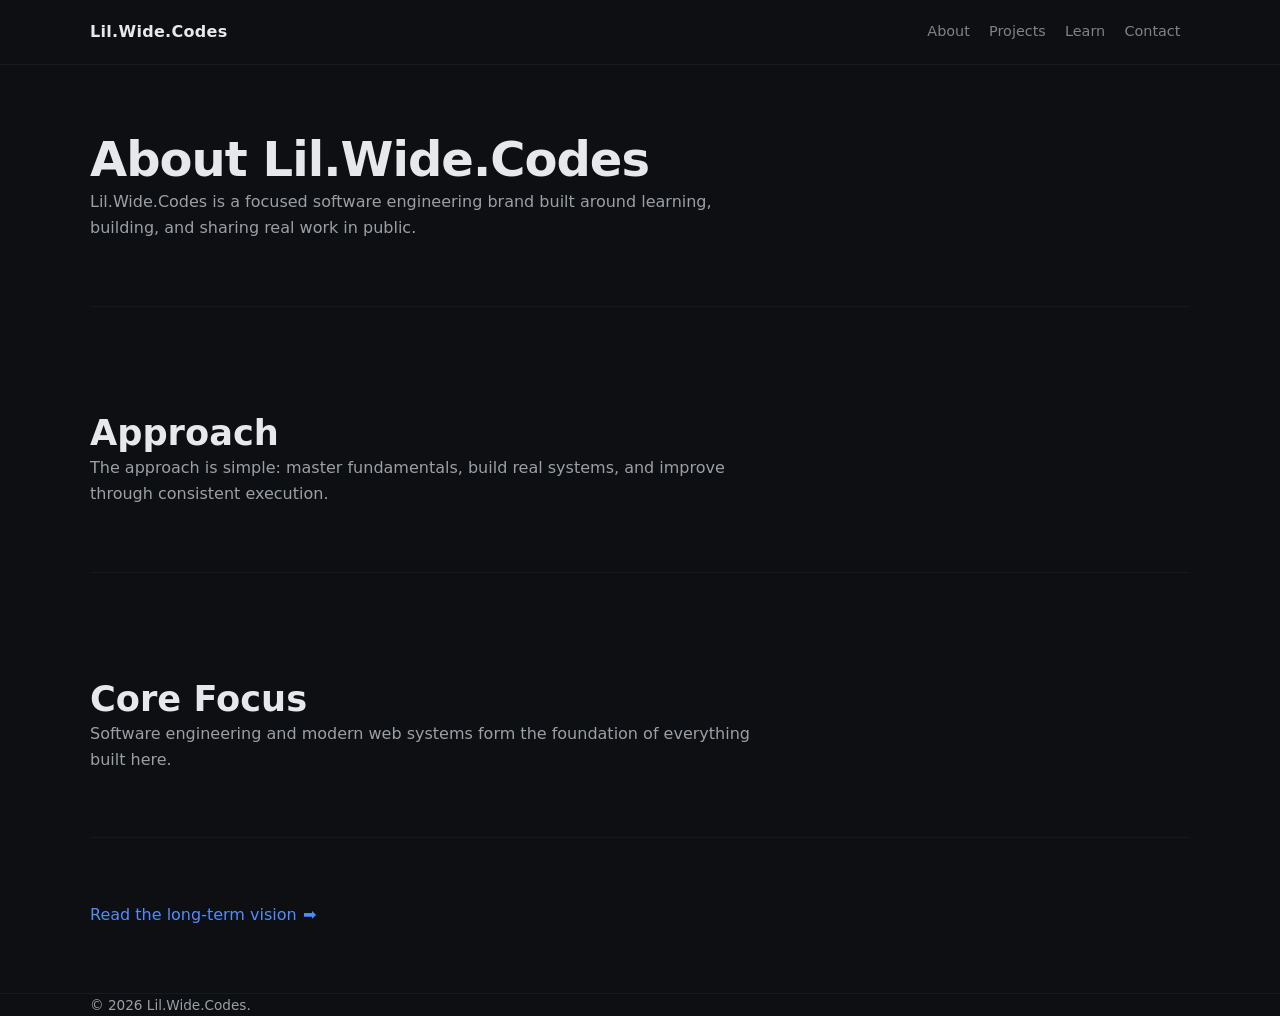
==== pages/about.html @ cfd35386 "initial commit: Lil.Wide.Codes V1 foundation with structured architecture" ====
<!DOCTYPE html>
<html lang="en">
<head>
    <meta charset="UTF-8">
    <meta name="viewport" content="width=device-width, initial-scale=1.0">
    <title>About - LIL.WIDE.CODES</title>
    <meta name="description" content="About Lil.Wide.Codes - software engineering and building in public."/>

    <link rel="stylesheet" href="../assets/css/base.css"/>
    <link rel="stylesheet" href="../assets/css/layout.css"/>
    <link rel="stylesheet" href="../assets/css/components.css"/>
    <link rel="stylesheet" href="../assets/css/theme.css"/>
</head>

<body>
    <!--header-->
    <header class="site-header">
        <nav class="nav container">
            <div class="brand">
                <a href="../index.html">Lil.Wide.Codes</a>
            </div>
            <button class="menu-toggle" aria-label="toggle menu">🟰</button>
            <ul class="nav-links">
                <li><a href="about.html">About</a></li>
                <li><a href="projects.html">Projects</a> </li>
                <li><a href="learn.html">Learn</a></li>
                <li><a href="contact.html">Contact</a></li>
            </ul>
        </nav>
    </header>

    <!--Main-->
    <main>
        <section class="container">
            <h1>About Lil.Wide.Codes</h1>
            <p>
                Lil.Wide.Codes is a focused software engineering brand built around learning, building, and sharing real work in public.
            </p>
        </section>

        <section class="container">
            <h2>Approach</h2>
            <p>
                The approach is simple: master fundamentals, build real systems, and improve through consistent execution.
            </p>
        </section>

        <section class="container">
            <h2>Core Focus</h2>
            <p>
                Software engineering and modern web systems form the foundation of everything built here.
            </p>
        </section>

        <section class="container">
            <a href="vision.html" class="text-link">Read the long-term vision</a>
        </section>

    </main>

    <!--Footer-->
    <footer class="site-footer">
        <div class="container">
            <p>&copy; 2026 Lil.Wide.Codes.</p>
        </div>
    </footer>

    <script src="../assets/js/navigation.js"></script>
</body>
</html>
---- assets/css/base.css ----
/* BASE CSS - Lil.Wide.Codes V1 | Purpose: Reset, variables, typography */

/* CSS VARIABLES */
:root {
    /*Colors*/
    --color-bg: #0d0f12;
    --color-surface: #151821;
    --color-text-primary: #e6e8eb;
    --color-text-secondary: #9aa0a6;
    --color-accent: #4f8cff;

    /* Typography */
    --font-primary: system-ui, -apple-system, BlinkMacSystemFont, "Segoe UI",
    Roboto, Oxygen, Ubuntu, Cantarell, "Open Sans", "Helvetica Neue", sans-serif;

    --font-main: system-ui, -apple-system, BlinkMacSystemFont, "Segoe UI", sans-serif;

    /* Layout */
    --max-width: 1100px;

    --text-xs: 0.8rem;
    --text-sm: 0.95rem;
    --text-md: 1rem;
    --text-lg: 1.25rem;
    --text-xl: 1.75rem;
    --text-xxl: 2.4rem;
}

/* RESET */
*,
*::before,
*::after {
    box-sizing: border-box;
    margin: 0;
    padding: 0;
}

html {
    scroll-behavior:smooth;
}

body {
    font-family: var(--font-main);
    background-color: var(--color-bg);
    color: var(--color-text-primary);
    line-height: 1.65;
    -webkit-font-smoothing: antialiased;
    font-size: var(--text-md);
}

/* TYPOGRAPHY */
h1,
h2,
h3,
h4 {
    font-weight: 600;
    line-height: 1.25;
}

h1 {
    font-size: clamp(2.2rem, 4vw, 3rem);
    letter-spacing: -0.02em;
}

h2 {
    font-size: clamp(1.6rem, 3vw, 2.2rem);
    margin-top: 2.5rem;
}

h3 {
    font-size: var(--text-lg);
}

p {
    color:var(--color-text-secondary);
    max-width: 65ch;
}

/* LINKS */
a {
    color: var(--color-text-primary);
    text-decoration:none;
}

a:hover {
    color:var(--color-accent);
}

/* UTILITIES */
.container {
    width: 100%;
    max-width: var(--max-width);
    margin-inline: auto;
    padding-inline: var(--space-sm);
}

.muted-text {
    color: var(--color-text-secondary);
}

.text-link {
    font-weight: 500;
    color: var(--color-accent);
}
---- assets/css/layout.css ----
/* LAYOUT CSS- Lil.Wide.Codes V1 | Purpose: Structure & Spacing */

/* GLOBAL LAYOUT */
section {
    padding-block: var (--space-lg);
}

.site-header {
    position: sticky;
    top: 0;
    z-index: 100;
    background: rgba(10, 10, 10, 0.9);
    backdrop-filter: blur(8px);
    padding-block: var(--space-sm);
    border-bottom: 1px solid rgba(255, 255, 255, 0.05);
}

.site-footer {
    padding-block: var(--space-md);
    margin-top: var(--space-lg);
    border-top: 1px solid rgba(255, 255, 255, 0.05);
}

/* NAVIGATION */
.nav {
    display: flex;
    justify-content:space-between;
    align-items: center;
    min-height: 64px;
}

.nav-links {
    display: flex;
    gap: var(--space-md);
    list-style: none;
    align-items: center;
}

/* HERO */
.hero {
    padding-top: var(--space-xl);
    padding-bottom: var(--space-xl);
}

.hero h1 {
    max-width: 20ch;
}

.hero-subtext {
    margin-top: var(--space-sm);
}

section {
    padding: 4rem 0;
}

.container {
    width: min(1100px, 92%);
    margin-inline: auto;
}

section + section {
    border-top: 1px solid rgba(255, 255, 255, 0.04);
}

/* CORE FOCUS */
.focus-grid {
    display: grid;
    grid-template-columns: repeat(auto-fit,minmax(260px, 1fr));
    gap: var(--space-md);
    margin-top: var(--space-md);
}

/* FEATURED PROJECTS */
.featured-projects {
    padding-top: var(--space-lg);
}

/* BUILD IN PUBLIC */
.build-public p {
    margin-top: var(--space-sm);
}

.social-links {
    display: flex;
    gap: var(--space-sm);
    margin-top: var(--space-sm);
}

/* VISION */
.vision-teaser p {
    margin-top: var(--space-sm);
}

.vision-teaser a {
    display: inline-block;
    margin-top: var(--space-sm);
}

/* Menu Toggle */
.menu-toggle {
    display: none;
    font-size: 1.4rem;
    background: none;
    border: none;
    color: var(--color-text-primary);
    cursor: pointer;
}

/* Responsive Nav */
@media (max-width: 768px) {
    .menu-toggle {
        display: block;
    }

    .nav-links {
        position: absolute;
        top: 64px;
        right: 0;
        background-color: var(--color-bg);
        flex-direction: column;
        gap: var(--space-sm);
        padding: var(--space-md);
        display: none;
    }

    .nav-links.open {
        display: flex;
    }
}
---- assets/css/components.css ----
/* COMPONENTS CSS - Lil.Wide.Codes V1 | Purpose: Reusable UI components */

/* BUTTONS */
.btn {
    display: inline-flex;
    align-items: center;
    gap: 0.4rem;
    padding: 0.6rem;
    font-size: 0.9rem;
    font-weight: 500;
    border-radius: 6px;
    border: 1px solid transparent;
    cursor: pointer;
    transition: background-color 0.2s ease, transform 0.15s ease;
}

.btn-primary {
    background-color: var(--color-accent);
    color: #fff;
}

.btn-primary:hover {
    background-color: #3f78d6;
    transform: translateY(-1px);
}

.btn-secondary {
    background-color: var(--color-surface);
    color: var(--color-text-primary);
    border: 1px solid rgba(255, 255, 255, 0.06);
}

.btn-secondary:hover {
    background-color: rgba(255, 255, 255, 0.08);
}

/* CARDS */
.card {
    background-color: var(--color-surface);
    padding: var(--space-md);
    border-radius: 8px;
    border: 1px solid rgba(255, 255, 255, 0.05);
    transition: transform 0.2s ease;
}

.card:hover {
    transform: translateY(-2px);
}

/* PROJECT CARD */
.project-card h3 {
    margin-bottom: var(--space-xs);
}

.project-card p {
    font-size: 0.9rem;
}

.project-grid {
    display: grid;
    grid-template-columns: repeat(auto-fit, minmax(280px, 1fr));
    gap: 2rem;
}

.project-card {
    padding: 1.75rem;
    border-radius: 14px;
    background: rgba(255, 255, 255, 0.03);
    border: 1px solid rgba(255, 255, 255, 0.08);
    transition: transform 0.25s ease, border-color 0.25s ease;
}

.project-card:hover {
    transform: translateY(-4px);
    border-color: rgba(255, 255, 255, 0.018);
}

.project-card h3 {
    margin-bottom: 0.75rem;
}

.project-card p {
    margin-bottom: 1rem;
}

.tech-stack {
    display: flex;
    gap: 0.95rem;
    flex-wrap: wrap;
    margin-bottom: 1rem;
}

.tech-stack li {
    font-size: 0.85rem;
    padding: 0.35rem 0.7rem;
    border-radius: 999px;
    background: rgba(255, 255, 255, 0.08);
}

.status {
    font-size: 0.85rem;
    opacity: 0.7;
}

/* NAV ACTIVE STATE */
.nav-links a.active {
    color: var(--color-text-primary);
    font-weight: 500;
}

.nav-links a {
    position: relative;
    font-weight: 500;
    opacity: 0.8;
    transition: opacity 0.2s;
}

.nav-links a:hover,
.nav-links a.active {
    opacity: 1;
}

/* underline effects */

.nav-links a::after {
    content: "";
    position: absolute;
    left: 0;
    bottom: -6px;
    width: 0%;
    height: 2px;
    background: currentColor;
    transition: width 0.25s ease;
}

.nav-links a:hover::after,
.nav-links a.active::after {
    width: 100%;
}

/* mobile menu */

.menu-toggle {
    display: none;
    font-size: 1.6rem;
    background: none;
    border: none;
    color: inherit;
    cursor: pointer;
}

/* mobile layout */
@media (max-width: 768px) {
    .menu-toggle {
        display: block;
    }

    .nav-links {
        position: absolute;
        top: 64px;
        right: 0;
        width: 100%;
        background: #0a0a0a;
        flex-direction: column;
        gap: 0;
        display: none;
        border-top: 1px solid rgba(255, 255, 255, 0.05);
    }

    .nav-links li {
        width: 100%;
    }

    .nav-links a {
        display: block;
        padding: 1rem 1.5rem;
        width: 100%;
    }

    .nav-links .show {
        display: flex;
    }
}

.case-grid {
    display: grid;
    gap: 2rem;
}

.case-card {
    padding: 1.75rem;
    border-radius: 14px;
    background: rgba(255, 255, 255, 0.03);
    border: 1px solid rgba(255, 255, 255, 0.08);
}

.case-header {
    display: flex;
    justify-content: space-between;
    align-items: center;
    margin-bottom: 1rem;
}

.case-status {
    font-size: 0.8rem;
    opacity: 0.7;
}

.case-summary {
    margin-bottom: 1rem;
}

details summary {
    cursor: pointer;
    font-weight: 500;
    opacity: 0.85;
}

details[open] summary {
    margin-bottom: 1rem;
}

.case-body h4 {
    margin-top: 1rem;
    margin-bottom: 0.5rem;
}

.case-body ul {
    margin-left: 1.25rem;
}

/* refinement */
.card,
.project-card,
.case-card {
    box-shadow: 0 10px 30px rgba(255, 255, 255, 0.035);
}

a {
    transition: color 0.2s ease;
}

a:hover {
    color: #ffffff;
}

.muted {
    opacity: 0.7;
}

.hero {
    min-height: 70vh;
    display: flex;
    flex-direction: column;
    justify-content: center;
}

.hero h1 {
    max-width: 18ch;
}

.hero-subtext {
    font-size: 1.1rem;
    opacity: 0.75;
    margin-top: 1.25rem;
    max-width: 55ch;
}

.learn-grid {
    display: grid;
    grid-template-columns: repeat(auto-fit, minmax(260px, 1fr));
    gap: 2rem;
}

.learn-card {
    padding: 1.75rem;
    border-radius: 14px;
    background: rgba(255, 255, 255, 0.03);
    border: 1px solid rgba(255, 255, 255, 0.08);
}

.learn-card h3 {
    margin-bottom: 0.75rem;
}
---- assets/css/theme.css ----
/* THEME CSS - Lil.Wide.Codes V1 | Purpose: Dark & focused brand mood */

/* BACKGROUNDS */
body {
    background-color: var(--color-bg);
}

section {
    background-color: transparent;
}

.site-header,
.site-footer {
    background-color: var(--color-bg);
}

/* BRAND */
.brand a {
    font-weight: 600;
    letter-spacing: 0.3px;
}

/* Nav Bar Presence */
.site-header {
    background-color: var(--color-bg);
    position: sticky;
    top: 0;
    z-index: 100;
}

.nav {
    min-height: 64px;
}

.nav-links a {
    padding: 0.4rem 0.6rem;
    border-radius: 4px;
}

.nav-links a:hover {
    background-color: rgba(255, 255, 255, 0.06);
}

/* NAV LINKS */
.nav-links a {
    font-size: 0.9rem;
    color: var(--color-text-secondary);
}

.nav-links a:hover {
    color: var(--color-text-primary);
}

/* HERO */
.hero h1 {
    color: var(--color-text-primary);
}

.hero-subtext {
    color: var(--color-text-secondary);
}

/* CARDS / SURFACES */

.focus-card {
    background-color: var(--color-surface);
    padding: var(--space-md);
    border-radius: 6px;
    border: 1px solid rgba(255, 255, 255, 0.04);   
}

/* LINKS */
.text-link {
    position: relative;
}

.text-link::after {
    content: "➡️";
    margin-left: 0.4rem;
    transition: transform 0.2s ease;
}

.text-link:hover::after {
    transform: translateX(4px);
}

/* SOCIAL LINKS */
.social-links a {
    padding: 0.4rem 0.6rem;
    border-radius: 4px;
    background-color: var(--color-surface);
    font-size: 0.85rem;
}

.social-links a:hover {
    background-color: rgba(255, 255, 255, 0.08);
}

/* FOOTER */
.site-footer p {
    font-size: 0.85rem;
    color: var(--color-text-secondary);
}
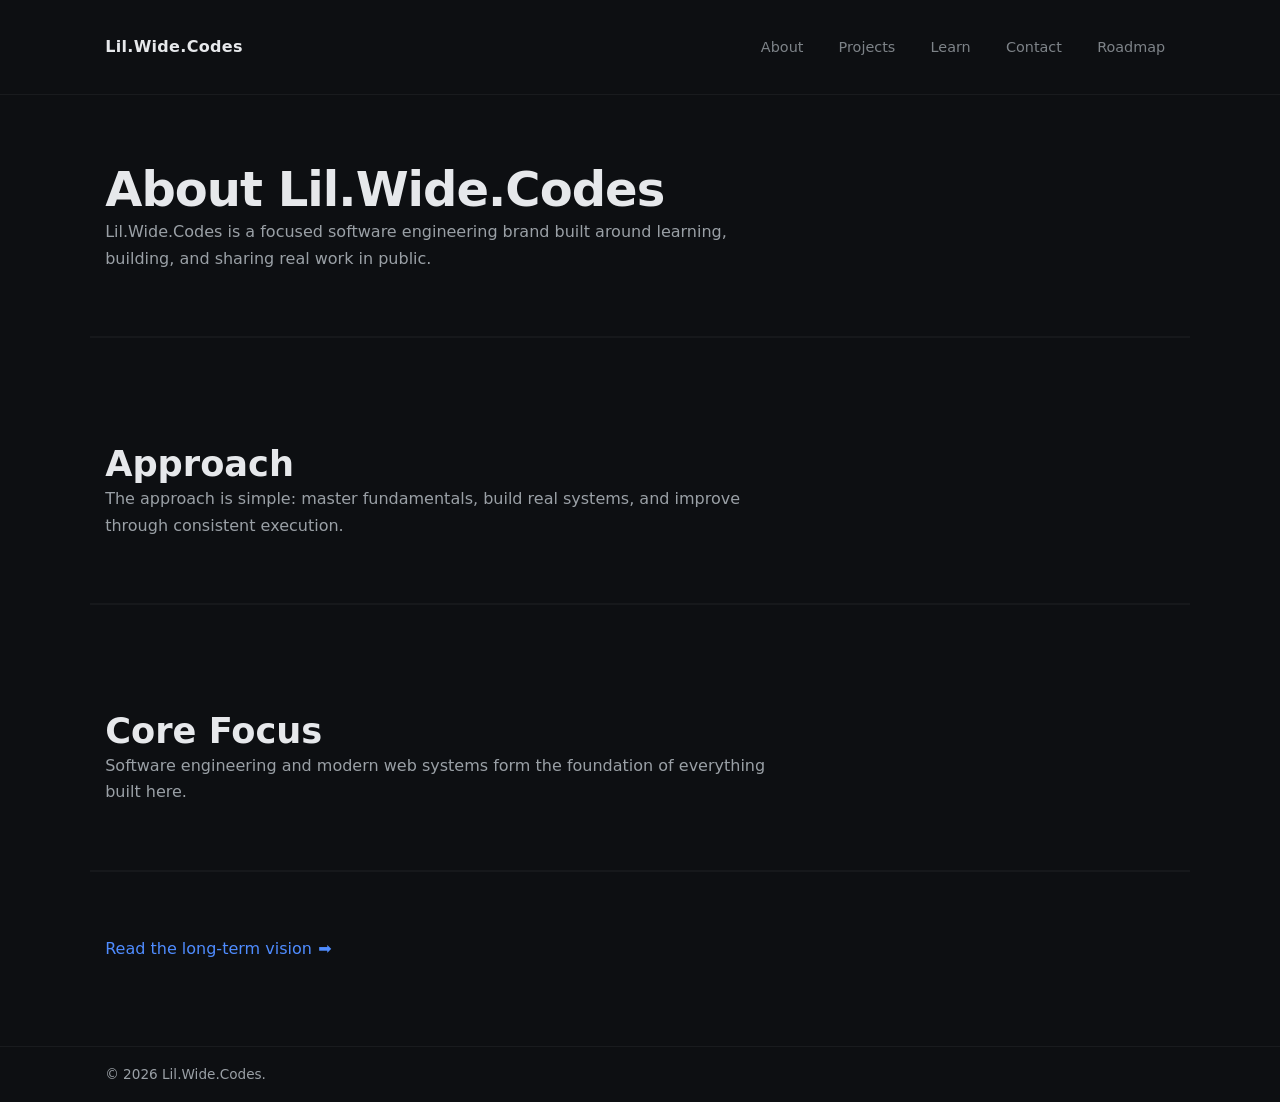
==== commit e66bab01: "structured data" ====
--- a/pages/about.html
+++ b/pages/about.html
@@ -1,70 +1,76 @@
-<!DOCTYPE html>
+<!doctype html>
 <html lang="en">
-<head>
-    <meta charset="UTF-8">
-    <meta name="viewport" content="width=device-width, initial-scale=1.0">
+  <head>
+    <meta charset="UTF-8" />
+    <meta name="viewport" content="width=device-width, initial-scale=1.0" />
     <title>About - LIL.WIDE.CODES</title>
-    <meta name="description" content="About Lil.Wide.Codes - software engineering and building in public."/>
+    <meta
+      name="description"
+      content="About Lil.Wide.Codes - software engineering and building in public."
+    />
 
-    <link rel="stylesheet" href="../assets/css/base.css"/>
-    <link rel="stylesheet" href="../assets/css/layout.css"/>
-    <link rel="stylesheet" href="../assets/css/components.css"/>
-    <link rel="stylesheet" href="../assets/css/theme.css"/>
-</head>
+    <link rel="stylesheet" href="../assets/css/base.css" />
+    <link rel="stylesheet" href="../assets/css/layout.css" />
+    <link rel="stylesheet" href="../assets/css/components.css" />
+    <link rel="stylesheet" href="../assets/css/theme.css" />
+  </head>
 
-<body>
+  <body>
     <!--header-->
     <header class="site-header">
-        <nav class="nav container">
-            <div class="brand">
-                <a href="../index.html">Lil.Wide.Codes</a>
-            </div>
-            <button class="menu-toggle" aria-label="toggle menu">🟰</button>
-            <ul class="nav-links">
-                <li><a href="about.html">About</a></li>
-                <li><a href="projects.html">Projects</a> </li>
-                <li><a href="learn.html">Learn</a></li>
-                <li><a href="contact.html">Contact</a></li>
-            </ul>
-        </nav>
+      <nav class="nav container">
+        <div class="brand">
+          <a href="../index.html">Lil.Wide.Codes</a>
+        </div>
+        <button class="menu-toggle" aria-label="toggle menu">🟰</button>
+        <ul class="nav-links">
+          <li><a href="about.html">About</a></li>
+          <li><a href="projects.html">Projects</a></li>
+          <li><a href="learn.html">Learn</a></li>
+          <li><a href="contact.html">Contact</a></li>
+          <li><a href="roadmap.html">Roadmap</a></li>
+        </ul>
+      </nav>
     </header>
 
     <!--Main-->
     <main>
-        <section class="container">
-            <h1>About Lil.Wide.Codes</h1>
-            <p>
-                Lil.Wide.Codes is a focused software engineering brand built around learning, building, and sharing real work in public.
-            </p>
-        </section>
+      <section class="container">
+        <h1>About Lil.Wide.Codes</h1>
+        <p>
+          Lil.Wide.Codes is a focused software engineering brand built around
+          learning, building, and sharing real work in public.
+        </p>
+      </section>
 
-        <section class="container">
-            <h2>Approach</h2>
-            <p>
-                The approach is simple: master fundamentals, build real systems, and improve through consistent execution.
-            </p>
-        </section>
+      <section class="container">
+        <h2>Approach</h2>
+        <p>
+          The approach is simple: master fundamentals, build real systems, and
+          improve through consistent execution.
+        </p>
+      </section>
 
-        <section class="container">
-            <h2>Core Focus</h2>
-            <p>
-                Software engineering and modern web systems form the foundation of everything built here.
-            </p>
-        </section>
+      <section class="container">
+        <h2>Core Focus</h2>
+        <p>
+          Software engineering and modern web systems form the foundation of
+          everything built here.
+        </p>
+      </section>
 
-        <section class="container">
-            <a href="vision.html" class="text-link">Read the long-term vision</a>
-        </section>
-
+      <section class="container">
+        <a href="vision.html" class="text-link">Read the long-term vision</a>
+      </section>
     </main>
 
     <!--Footer-->
     <footer class="site-footer">
-        <div class="container">
-            <p>&copy; 2026 Lil.Wide.Codes.</p>
-        </div>
+      <div class="container">
+        <p>&copy; 2026 Lil.Wide.Codes.</p>
+      </div>
     </footer>
 
     <script src="../assets/js/navigation.js"></script>
-</body>
-</html>+  </body>
+</html>
--- a/assets/css/base.css
+++ b/assets/css/base.css
@@ -2,50 +2,59 @@
 
 /* CSS VARIABLES */
 :root {
-    /*Colors*/
-    --color-bg: #0d0f12;
-    --color-surface: #151821;
-    --color-text-primary: #e6e8eb;
-    --color-text-secondary: #9aa0a6;
-    --color-accent: #4f8cff;
+  /*Colors*/
+  --color-bg: #0d0f12;
+  --color-surface: #151821;
+  --color-text-primary: #e6e8eb;
+  --color-text-secondary: #9aa0a6;
+  --color-accent: #4f8cff;
 
-    /* Typography */
-    --font-primary: system-ui, -apple-system, BlinkMacSystemFont, "Segoe UI",
-    Roboto, Oxygen, Ubuntu, Cantarell, "Open Sans", "Helvetica Neue", sans-serif;
+  /* Typography */
+  --font-primary:
+    system-ui, -apple-system, BlinkMacSystemFont, "Segoe UI", Roboto, Oxygen,
+    Ubuntu, Cantarell, "Open Sans", "Helvetica Neue", sans-serif;
 
-    --font-main: system-ui, -apple-system, BlinkMacSystemFont, "Segoe UI", sans-serif;
+  --font-main:
+    system-ui, -apple-system, BlinkMacSystemFont, "Segoe UI", sans-serif;
 
-    /* Layout */
-    --max-width: 1100px;
+  /* Layout */
+  --max-width: 1100px;
 
-    --text-xs: 0.8rem;
-    --text-sm: 0.95rem;
-    --text-md: 1rem;
-    --text-lg: 1.25rem;
-    --text-xl: 1.75rem;
-    --text-xxl: 2.4rem;
+  --text-xs: 0.8rem;
+  --text-sm: 0.95rem;
+  --text-md: 1rem;
+  --text-lg: 1.25rem;
+  --text-xl: 1.75rem;
+  --text-xxl: 2.4rem;
+
+  --space-xs: 0.8rem;
+  --space-sm: 0.95rem;
+  --space-md: 1rem;
+  --space-lg: 1.25rem;
+  --space-xl: 1.75rem;
+  --space-xxl: 2.4rem;
 }
 
 /* RESET */
 *,
 *::before,
 *::after {
-    box-sizing: border-box;
-    margin: 0;
-    padding: 0;
+  box-sizing: border-box;
+  margin: 0;
+  padding: 0;
 }
 
 html {
-    scroll-behavior:smooth;
+  scroll-behavior: smooth;
 }
 
 body {
-    font-family: var(--font-main);
-    background-color: var(--color-bg);
-    color: var(--color-text-primary);
-    line-height: 1.65;
-    -webkit-font-smoothing: antialiased;
-    font-size: var(--text-md);
+  font-family: var(--font-main);
+  background-color: var(--color-bg);
+  color: var(--color-text-primary);
+  line-height: 1.65;
+  -webkit-font-smoothing: antialiased;
+  font-size: var(--text-md);
 }
 
 /* TYPOGRAPHY */
@@ -53,54 +62,52 @@
 h2,
 h3,
 h4 {
-    font-weight: 600;
-    line-height: 1.25;
+  font-weight: 600;
+  line-height: 1.25;
 }
 
 h1 {
-    font-size: clamp(2.2rem, 4vw, 3rem);
-    letter-spacing: -0.02em;
+  font-size: clamp(2.2rem, 4vw, 3rem);
+  letter-spacing: -0.02em;
 }
 
 h2 {
-    font-size: clamp(1.6rem, 3vw, 2.2rem);
-    margin-top: 2.5rem;
+  font-size: clamp(1.6rem, 3vw, 2.2rem);
+  margin-top: 2.5rem;
 }
 
 h3 {
-    font-size: var(--text-lg);
+  font-size: var(--text-lg);
 }
 
 p {
-    color:var(--color-text-secondary);
-    max-width: 65ch;
+  color: var(--color-text-secondary);
+  max-width: 65ch;
 }
 
 /* LINKS */
 a {
-    color: var(--color-text-primary);
-    text-decoration:none;
+  color: var(--color-text-primary);
+  text-decoration: none;
 }
 
 a:hover {
-    color:var(--color-accent);
+  color: var(--color-accent);
 }
 
 /* UTILITIES */
 .container {
-    width: 100%;
-    max-width: var(--max-width);
-    margin-inline: auto;
-    padding-inline: var(--space-sm);
+  width: 100%;
+  max-width: var(--max-width);
+  margin-inline: auto;
+  padding-inline: var(--space-sm);
 }
 
 .muted-text {
-    color: var(--color-text-secondary);
+  color: var(--color-text-secondary);
 }
 
 .text-link {
-    font-weight: 500;
-    color: var(--color-accent);
+  font-weight: 500;
+  color: var(--color-accent);
 }
-
-
--- a/assets/css/layout.css
+++ b/assets/css/layout.css
@@ -2,129 +2,129 @@
 
 /* GLOBAL LAYOUT */
 section {
-    padding-block: var (--space-lg);
+  padding-block: var (--space-lg);
 }
 
 .site-header {
-    position: sticky;
-    top: 0;
-    z-index: 100;
-    background: rgba(10, 10, 10, 0.9);
-    backdrop-filter: blur(8px);
-    padding-block: var(--space-sm);
-    border-bottom: 1px solid rgba(255, 255, 255, 0.05);
+  position: sticky;
+  top: 0;
+  z-index: 100;
+  background: rgba(10, 10, 10, 0.9);
+  backdrop-filter: blur(8px);
+  padding-block: var(--space-sm);
+  border-bottom: 1px solid rgba(255, 255, 255, 0.05);
 }
 
 .site-footer {
-    padding-block: var(--space-md);
-    margin-top: var(--space-lg);
-    border-top: 1px solid rgba(255, 255, 255, 0.05);
+  padding-block: var(--space-md);
+  margin-top: var(--space-lg);
+  border-top: 1px solid rgba(255, 255, 255, 0.05);
 }
 
 /* NAVIGATION */
 .nav {
-    display: flex;
-    justify-content:space-between;
-    align-items: center;
-    min-height: 64px;
+  display: flex;
+  justify-content: space-between;
+  align-items: center;
+  min-height: 64px;
 }
 
 .nav-links {
-    display: flex;
-    gap: var(--space-md);
-    list-style: none;
-    align-items: center;
+  display: flex;
+  gap: var(--space-md);
+  list-style: none;
+  align-items: center;
 }
 
 /* HERO */
 .hero {
-    padding-top: var(--space-xl);
-    padding-bottom: var(--space-xl);
+  padding-top: var(--space-xl);
+  padding-bottom: var(--space-xl);
 }
 
 .hero h1 {
-    max-width: 20ch;
+  max-width: 20ch;
 }
 
 .hero-subtext {
-    margin-top: var(--space-sm);
+  margin-top: var(--space-sm);
 }
 
 section {
-    padding: 4rem 0;
+  padding: 4rem 0;
 }
 
 .container {
-    width: min(1100px, 92%);
-    margin-inline: auto;
+  width: min(1100px, 92%);
+  margin-inline: auto;
 }
 
 section + section {
-    border-top: 1px solid rgba(255, 255, 255, 0.04);
+  border-top: 2px solid rgba(255, 255, 255, 0.04);
 }
 
 /* CORE FOCUS */
 .focus-grid {
-    display: grid;
-    grid-template-columns: repeat(auto-fit,minmax(260px, 1fr));
-    gap: var(--space-md);
-    margin-top: var(--space-md);
+  display: grid;
+  grid-template-columns: repeat(auto-fit, minmax(260px, 1fr));
+  gap: var(--space-md);
+  margin-top: var(--space-md);
 }
 
 /* FEATURED PROJECTS */
 .featured-projects {
-    padding-top: var(--space-lg);
+  padding-top: var(--space-lg);
 }
 
 /* BUILD IN PUBLIC */
 .build-public p {
-    margin-top: var(--space-sm);
+  margin-top: var(--space-sm);
 }
 
 .social-links {
-    display: flex;
-    gap: var(--space-sm);
-    margin-top: var(--space-sm);
+  display: flex;
+  gap: var(--space-sm);
+  margin-top: var(--space-sm);
 }
 
 /* VISION */
 .vision-teaser p {
-    margin-top: var(--space-sm);
+  margin-top: var(--space-sm);
 }
 
 .vision-teaser a {
-    display: inline-block;
-    margin-top: var(--space-sm);
+  display: inline-block;
+  margin-top: var(--space-sm);
 }
 
 /* Menu Toggle */
 .menu-toggle {
-    display: none;
-    font-size: 1.4rem;
-    background: none;
-    border: none;
-    color: var(--color-text-primary);
-    cursor: pointer;
+  display: none;
+  font-size: 1.4rem;
+  background: none;
+  border: none;
+  color: var(--color-text-primary);
+  cursor: pointer;
 }
 
 /* Responsive Nav */
 @media (max-width: 768px) {
-    .menu-toggle {
-        display: block;
-    }
+  .menu-toggle {
+    display: block;
+  }
 
-    .nav-links {
-        position: absolute;
-        top: 64px;
-        right: 0;
-        background-color: var(--color-bg);
-        flex-direction: column;
-        gap: var(--space-sm);
-        padding: var(--space-md);
-        display: none;
-    }
+  .nav-links {
+    position: absolute;
+    top: 64px;
+    right: 0;
+    background-color: var(--color-bg);
+    flex-direction: column;
+    gap: var(--space-sm);
+    padding: var(--space-md);
+    display: none;
+  }
 
-    .nav-links.open {
-        display: flex;
-    }
-}+  .nav-links.open {
+    display: flex;
+  }
+}
--- a/assets/css/components.css
+++ b/assets/css/components.css
@@ -2,283 +2,297 @@
 
 /* BUTTONS */
 .btn {
-    display: inline-flex;
-    align-items: center;
-    gap: 0.4rem;
-    padding: 0.6rem;
-    font-size: 0.9rem;
-    font-weight: 500;
-    border-radius: 6px;
-    border: 1px solid transparent;
-    cursor: pointer;
-    transition: background-color 0.2s ease, transform 0.15s ease;
+  display: inline-flex;
+  align-items: center;
+  gap: 0.4rem;
+  padding: 0.6rem;
+  font-size: 0.9rem;
+  font-weight: 500;
+  border-radius: 6px;
+  border: 1px solid transparent;
+  cursor: pointer;
+  transition:
+    background-color 0.2s ease,
+    transform 0.15s ease;
 }
 
 .btn-primary {
-    background-color: var(--color-accent);
-    color: #fff;
+  background-color: var(--color-accent);
+  color: #fff;
 }
 
 .btn-primary:hover {
-    background-color: #3f78d6;
-    transform: translateY(-1px);
+  background-color: #3f78d6;
+  transform: translateY(-1px);
 }
 
 .btn-secondary {
-    background-color: var(--color-surface);
-    color: var(--color-text-primary);
-    border: 1px solid rgba(255, 255, 255, 0.06);
+  background-color: var(--color-surface);
+  color: var(--color-text-primary);
+  border: 1px solid rgba(255, 255, 255, 0.06);
 }
 
 .btn-secondary:hover {
-    background-color: rgba(255, 255, 255, 0.08);
+  background-color: rgba(255, 255, 255, 0.08);
 }
 
 /* CARDS */
 .card {
-    background-color: var(--color-surface);
-    padding: var(--space-md);
-    border-radius: 8px;
-    border: 1px solid rgba(255, 255, 255, 0.05);
-    transition: transform 0.2s ease;
+  background-color: var(--color-surface);
+  padding: var(--space-md);
+  border-radius: 8px;
+  border: 1px solid rgba(255, 255, 255, 0.05);
+  transition: transform 0.2s ease;
 }
 
 .card:hover {
-    transform: translateY(-2px);
+  transform: translateY(-2px);
 }
 
 /* PROJECT CARD */
 .project-card h3 {
-    margin-bottom: var(--space-xs);
+  margin-bottom: var(--space-xs);
 }
 
 .project-card p {
-    font-size: 0.9rem;
+  font-size: 0.9rem;
 }
 
 .project-grid {
-    display: grid;
-    grid-template-columns: repeat(auto-fit, minmax(280px, 1fr));
-    gap: 2rem;
+  display: grid;
+  grid-template-columns: repeat(auto-fit, minmax(280px, 1fr));
+  gap: 2rem;
 }
 
 .project-card {
-    padding: 1.75rem;
-    border-radius: 14px;
-    background: rgba(255, 255, 255, 0.03);
-    border: 1px solid rgba(255, 255, 255, 0.08);
-    transition: transform 0.25s ease, border-color 0.25s ease;
+  padding: 1.75rem;
+  border-radius: 14px;
+  background: rgba(255, 255, 255, 0.03);
+  border: 1px solid rgba(255, 255, 255, 0.08);
+  transition:
+    transform 0.25s ease,
+    border-color 0.25s ease;
 }
 
 .project-card:hover {
-    transform: translateY(-4px);
-    border-color: rgba(255, 255, 255, 0.018);
+  transform: translateY(-4px);
+  border-color: rgba(255, 255, 255, 0.018);
 }
 
 .project-card h3 {
-    margin-bottom: 0.75rem;
+  margin-bottom: 0.75rem;
 }
 
 .project-card p {
-    margin-bottom: 1rem;
+  margin-bottom: 1rem;
 }
 
 .tech-stack {
-    display: flex;
-    gap: 0.95rem;
-    flex-wrap: wrap;
-    margin-bottom: 1rem;
+  display: flex;
+  gap: 0.95rem;
+  flex-wrap: wrap;
+  margin-bottom: 1rem;
 }
 
 .tech-stack li {
-    font-size: 0.85rem;
-    padding: 0.35rem 0.7rem;
-    border-radius: 999px;
-    background: rgba(255, 255, 255, 0.08);
+  font-size: 0.85rem;
+  padding: 0.35rem 0.7rem;
+  border-radius: 999px;
+  background: rgba(255, 255, 255, 0.08);
 }
 
 .status {
-    font-size: 0.85rem;
-    opacity: 0.7;
+  font-size: 0.85rem;
+  opacity: 0.7;
 }
 
 /* NAV ACTIVE STATE */
 .nav-links a.active {
-    color: var(--color-text-primary);
-    font-weight: 500;
+  color: var(--color-text-primary);
+  font-weight: 500;
 }
 
 .nav-links a {
-    position: relative;
-    font-weight: 500;
-    opacity: 0.8;
-    transition: opacity 0.2s;
+  position: relative;
+  font-weight: 500;
+  opacity: 0.8;
+  transition: opacity 0.2s;
 }
 
 .nav-links a:hover,
 .nav-links a.active {
-    opacity: 1;
+  opacity: 1;
 }
 
 /* underline effects */
 
 .nav-links a::after {
-    content: "";
-    position: absolute;
-    left: 0;
-    bottom: -6px;
-    width: 0%;
-    height: 2px;
-    background: currentColor;
-    transition: width 0.25s ease;
+  content: "";
+  position: absolute;
+  left: 0;
+  bottom: -6px;
+  width: 0%;
+  height: 2px;
+  background: currentColor;
+  transition: width 0.25s ease;
 }
 
 .nav-links a:hover::after,
 .nav-links a.active::after {
-    width: 100%;
+  width: 100%;
 }
 
 /* mobile menu */
 
 .menu-toggle {
-    display: none;
-    font-size: 1.6rem;
-    background: none;
-    border: none;
-    color: inherit;
-    cursor: pointer;
+  display: none;
+  font-size: 1.6rem;
+  background: none;
+  border: none;
+  color: inherit;
+  cursor: pointer;
 }
 
 /* mobile layout */
 @media (max-width: 768px) {
-    .menu-toggle {
-        display: block;
-    }
-
-    .nav-links {
-        position: absolute;
-        top: 64px;
-        right: 0;
-        width: 100%;
-        background: #0a0a0a;
-        flex-direction: column;
-        gap: 0;
-        display: none;
-        border-top: 1px solid rgba(255, 255, 255, 0.05);
-    }
-
-    .nav-links li {
-        width: 100%;
-    }
-
-    .nav-links a {
-        display: block;
-        padding: 1rem 1.5rem;
-        width: 100%;
-    }
-
-    .nav-links .show {
-        display: flex;
-    }
+  .menu-toggle {
+    display: block;
+  }
+
+  .nav-links {
+    position: absolute;
+    top: 64px;
+    right: 0;
+    width: 100%;
+    background: #0a0a0a;
+    flex-direction: column;
+    gap: 0;
+    display: none;
+    border-top: 1px solid rgba(255, 255, 255, 0.05);
+  }
+
+  .nav-links li {
+    width: 100%;
+  }
+
+  .nav-links a {
+    display: block;
+    padding: 1rem 1.5rem;
+    width: 100%;
+  }
+
+  .nav-links .show {
+    display: flex;
+  }
 }
 
 .case-grid {
-    display: grid;
-    gap: 2rem;
+  display: grid;
+  gap: 2rem;
 }
 
 .case-card {
-    padding: 1.75rem;
-    border-radius: 14px;
-    background: rgba(255, 255, 255, 0.03);
-    border: 1px solid rgba(255, 255, 255, 0.08);
+  padding: 1.75rem;
+  border-radius: 14px;
+  background: rgba(255, 255, 255, 0.03);
+  border: 1px solid rgba(255, 255, 255, 0.08);
 }
 
 .case-header {
-    display: flex;
-    justify-content: space-between;
-    align-items: center;
-    margin-bottom: 1rem;
+  display: flex;
+  justify-content: space-between;
+  align-items: center;
+  margin-bottom: 1rem;
 }
 
 .case-status {
-    font-size: 0.8rem;
-    opacity: 0.7;
+  font-size: 0.8rem;
+  opacity: 0.7;
 }
 
 .case-summary {
-    margin-bottom: 1rem;
+  margin-bottom: 1rem;
 }
 
 details summary {
-    cursor: pointer;
-    font-weight: 500;
-    opacity: 0.85;
+  cursor: pointer;
+  font-weight: 500;
+  opacity: 0.85;
 }
 
 details[open] summary {
-    margin-bottom: 1rem;
+  margin-bottom: 1rem;
 }
 
 .case-body h4 {
-    margin-top: 1rem;
-    margin-bottom: 0.5rem;
+  margin-top: 1rem;
+  margin-bottom: 0.5rem;
 }
 
 .case-body ul {
-    margin-left: 1.25rem;
+  margin-left: 1.25rem;
 }
 
 /* refinement */
 .card,
 .project-card,
 .case-card {
-    box-shadow: 0 10px 30px rgba(255, 255, 255, 0.035);
+  box-shadow: 0 10px 30px rgba(255, 255, 255, 0.035);
 }
 
 a {
-    transition: color 0.2s ease;
+  transition: color 0.2s ease;
 }
 
 a:hover {
-    color: #ffffff;
+  color: #ffffff;
 }
 
 .muted {
-    opacity: 0.7;
+  opacity: 0.7;
 }
 
 .hero {
-    min-height: 70vh;
-    display: flex;
-    flex-direction: column;
-    justify-content: center;
+  min-height: 70vh;
+  display: flex;
+  flex-direction: column;
+  justify-content: center;
 }
 
 .hero h1 {
-    max-width: 18ch;
+  max-width: 18ch;
 }
 
 .hero-subtext {
-    font-size: 1.1rem;
-    opacity: 0.75;
-    margin-top: 1.25rem;
-    max-width: 55ch;
+  font-size: 1.1rem;
+  opacity: 0.75;
+  margin-top: 1.25rem;
+  max-width: 55ch;
 }
 
 .learn-grid {
-    display: grid;
-    grid-template-columns: repeat(auto-fit, minmax(260px, 1fr));
-    gap: 2rem;
+  display: grid;
+  grid-template-columns: repeat(auto-fit, minmax(260px, 1fr));
+  gap: 2rem;
 }
 
 .learn-card {
-    padding: 1.75rem;
-    border-radius: 14px;
-    background: rgba(255, 255, 255, 0.03);
-    border: 1px solid rgba(255, 255, 255, 0.08);
+  padding: 1.75rem;
+  border-radius: 14px;
+  background: rgba(255, 255, 255, 0.03);
+  border: 1px solid rgba(255, 255, 255, 0.08);
 }
 
 .learn-card h3 {
-    margin-bottom: 0.75rem;
-}+  margin-bottom: 0.75rem;
+}
+
+.progress-bar {
+  position: fixed;
+  top: 0;
+  left: 0;
+  width: 0%;
+  height: 4px;
+  background-color: var(--color-accent);
+  z-index: 999;
+}
--- a/assets/css/theme.css
+++ b/assets/css/theme.css
@@ -2,102 +2,103 @@
 
 /* BACKGROUNDS */
 body {
-    background-color: var(--color-bg);
+  background-color: var(--color-bg);
 }
 
 section {
-    background-color: transparent;
+  background-color: transparent;
 }
 
 .site-header,
 .site-footer {
-    background-color: var(--color-bg);
+  background-color: var(--color-bg);
 }
 
 /* BRAND */
 .brand a {
-    font-weight: 600;
-    letter-spacing: 0.3px;
+  font-weight: 600;
+  letter-spacing: 0.3px;
 }
 
 /* Nav Bar Presence */
 .site-header {
-    background-color: var(--color-bg);
-    position: sticky;
-    top: 0;
-    z-index: 100;
+  background-color: var(--color-bg);
+  position: sticky;
+  top: 0;
+  z-index: 100;
 }
 
 .nav {
-    min-height: 64px;
+  min-height: 64px;
 }
 
 .nav-links a {
-    padding: 0.4rem 0.6rem;
-    border-radius: 4px;
+  padding: 0.4rem 0.6rem;
+  border-radius: 4px;
 }
 
 .nav-links a:hover {
-    background-color: rgba(255, 255, 255, 0.06);
+  background-color: rgba(255, 255, 255, 0.06);
 }
 
 /* NAV LINKS */
 .nav-links a {
-    font-size: 0.9rem;
-    color: var(--color-text-secondary);
+  font-size: 0.9rem;
+  color: var(--color-text-secondary);
 }
 
 .nav-links a:hover {
-    color: var(--color-text-primary);
+  color: var(--color-text-primary);
 }
 
 /* HERO */
 .hero h1 {
-    color: var(--color-text-primary);
+  color: var(--color-text-primary);
+  font-weight: bold;
 }
 
 .hero-subtext {
-    color: var(--color-text-secondary);
+  color: var(--color-text-secondary);
 }
 
 /* CARDS / SURFACES */
 
 .focus-card {
-    background-color: var(--color-surface);
-    padding: var(--space-md);
-    border-radius: 6px;
-    border: 1px solid rgba(255, 255, 255, 0.04);   
+  background-color: var(--color-surface);
+  padding: var(--space-md);
+  border-radius: 6px;
+  border: 1px solid rgba(255, 255, 255, 0.04);
 }
 
 /* LINKS */
 .text-link {
-    position: relative;
+  position: relative;
 }
 
 .text-link::after {
-    content: "➡️";
-    margin-left: 0.4rem;
-    transition: transform 0.2s ease;
+  content: "➡️";
+  margin-left: 0.4rem;
+  transition: transform 0.2s ease;
 }
 
 .text-link:hover::after {
-    transform: translateX(4px);
+  transform: translateX(4px);
 }
 
 /* SOCIAL LINKS */
 .social-links a {
-    padding: 0.4rem 0.6rem;
-    border-radius: 4px;
-    background-color: var(--color-surface);
-    font-size: 0.85rem;
+  padding: 0.4rem 0.6rem;
+  border-radius: 4px;
+  background-color: var(--color-surface);
+  font-size: 0.85rem;
 }
 
 .social-links a:hover {
-    background-color: rgba(255, 255, 255, 0.08);
+  background-color: rgba(255, 255, 255, 0.08);
 }
 
 /* FOOTER */
 .site-footer p {
-    font-size: 0.85rem;
-    color: var(--color-text-secondary);
-}+  font-size: 0.85rem;
+  color: var(--color-text-secondary);
+}
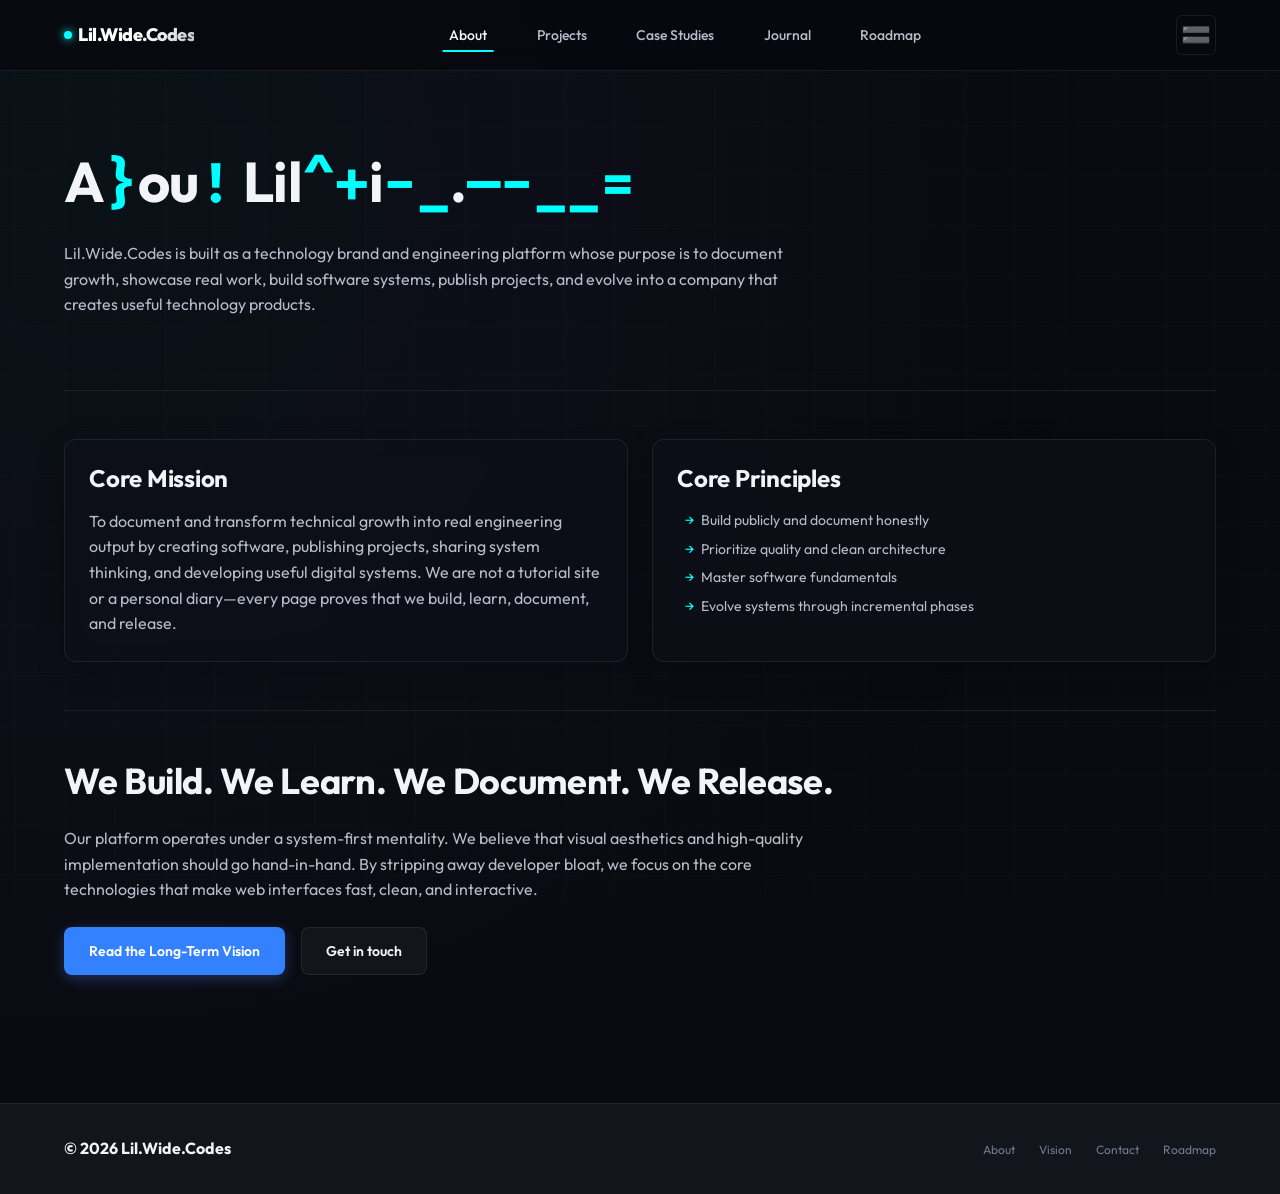
==== commit faa452b5: "pure clarity: update and add new pages for documentation, downloads, and products. Refactor CSS and " ====
--- a/pages/about.html
+++ b/pages/about.html
@@ -3,74 +3,146 @@
   <head>
     <meta charset="UTF-8" />
     <meta name="viewport" content="width=device-width, initial-scale=1.0" />
-    <title>About - LIL.WIDE.CODES</title>
+    <title>About - Lil.Wide.Codes</title>
     <meta
       name="description"
-      content="About Lil.Wide.Codes - software engineering and building in public."
+      content="About Lil.Wide.Codes - software engineering, build-in-public philosophy, and brand guidelines."
     />
-
     <link rel="stylesheet" href="../assets/css/base.css" />
     <link rel="stylesheet" href="../assets/css/layout.css" />
     <link rel="stylesheet" href="../assets/css/components.css" />
     <link rel="stylesheet" href="../assets/css/theme.css" />
   </head>
+  <body>
+    <!-- Scroll Progress Bar -->
+    <div class="progress-bar"></div>
 
-  <body>
-    <!--header-->
+    <!-- Header -->
     <header class="site-header">
       <nav class="nav container">
         <div class="brand">
-          <a href="../index.html">Lil.Wide.Codes</a>
+          <a href="../index.html">
+            <span class="brand-dot"></span>
+            Lil.Wide.Codes
+          </a>
         </div>
-        <button class="menu-toggle" aria-label="toggle menu">🟰</button>
         <ul class="nav-links">
           <li><a href="about.html">About</a></li>
           <li><a href="projects.html">Projects</a></li>
-          <li><a href="learn.html">Learn</a></li>
+          <li><a href="case-studies.html">Case Studies</a></li>
+          <li><a href="learn.html">Journal</a></li>
+          <li><a href="roadmap.html">Roadmap</a></li>
+        </ul>
+        <div class="nav-actions">
+          <button class="menu-toggle" aria-label="toggle menu">🟰</button>
+        </div>
+      </nav>
+    </header>
+
+    <!-- Fullscreen Menu Overlay -->
+    <div class="nav-overlay">
+      <div class="nav-overlay-content">
+        <div class="overlay-group">
+          <h3>Platform</h3>
+          <ul>
+            <li><a href="products.html">Product Releases</a></li>
+            <li><a href="downloads.html">Downloads</a></li>
+            <li><a href="documentation.html">Documentation</a></li>
+          </ul>
+        </div>
+        <div class="overlay-group">
+          <h3>Engineering</h3>
+          <ul>
+            <li><a href="projects.html">Project Showcase</a></li>
+            <li><a href="case-studies.html">Case Studies</a></li>
+            <li><a href="roadmap.html">Roadmap</a></li>
+          </ul>
+        </div>
+        <div class="overlay-group">
+          <h3>Philosophy</h3>
+          <ul>
+            <li><a href="learn.html">Journal / Learn</a></li>
+            <li><a href="about.html">About Brand</a></li>
+            <li><a href="vision.html">Vision Plan</a></li>
+            <li><a href="contact.html">Contact Us</a></li>
+          </ul>
+        </div>
+      </div>
+    </div>
+
+    <!-- Main Content -->
+    <main>
+      <!-- Page Hero -->
+      <section class="container reveal-on-scroll">
+        <h1 data-scramble>About Lil.Wide.Codes</h1>
+        <p>
+          Lil.Wide.Codes is built as a technology brand and engineering platform whose purpose is to document growth, 
+          showcase real work, build software systems, publish projects, and evolve into a company that creates useful 
+          technology products.
+        </p>
+      </section>
+
+      <!-- Approach -->
+      <section class="container reveal-on-scroll">
+        <div class="grid-2">
+          
+          <div class="card interactive-glow">
+            <div class="card-content">
+              <h3>Core Mission</h3>
+              <p style="margin-bottom: 0;">
+                To document and transform technical growth into real engineering output by creating software, 
+                publishing projects, sharing system thinking, and developing useful digital systems. 
+                We are not a tutorial site or a personal diary—every page proves that we build, learn, document, 
+                and release.
+              </p>
+            </div>
+          </div>
+
+          <div class="card interactive-glow">
+            <div class="card-content">
+              <h3>Core Principles</h3>
+              <ul class="timeline-content" style="list-style: none;">
+                <li>Build publicly and document honestly</li>
+                <li>Prioritize quality and clean architecture</li>
+                <li>Master software fundamentals</li>
+                <li>Evolve systems through incremental phases</li>
+              </ul>
+            </div>
+          </div>
+
+        </div>
+      </section>
+
+      <!-- Philosophy details -->
+      <section class="container reveal-on-scroll">
+        <h2>We Build. We Learn. We Document. We Release.</h2>
+        <p>
+          Our platform operates under a system-first mentality. We believe that visual aesthetics and 
+          high-quality implementation should go hand-in-hand. By stripping away developer bloat, we focus on 
+          the core technologies that make web interfaces fast, clean, and interactive.
+        </p>
+        <div class="btn-group">
+          <a href="vision.html" class="btn btn-primary">Read the Long-Term Vision</a>
+          <a href="contact.html" class="btn btn-secondary">Get in touch</a>
+        </div>
+      </section>
+    </main>
+
+    <!-- Footer -->
+    <footer class="site-footer">
+      <div class="container footer-content">
+        <div class="footer-logo">&copy; 2026 Lil.Wide.Codes</div>
+        <ul class="footer-links">
+          <li><a href="about.html">About</a></li>
+          <li><a href="vision.html">Vision</a></li>
           <li><a href="contact.html">Contact</a></li>
           <li><a href="roadmap.html">Roadmap</a></li>
         </ul>
-      </nav>
-    </header>
-
-    <!--Main-->
-    <main>
-      <section class="container">
-        <h1>About Lil.Wide.Codes</h1>
-        <p>
-          Lil.Wide.Codes is a focused software engineering brand built around
-          learning, building, and sharing real work in public.
-        </p>
-      </section>
-
-      <section class="container">
-        <h2>Approach</h2>
-        <p>
-          The approach is simple: master fundamentals, build real systems, and
-          improve through consistent execution.
-        </p>
-      </section>
-
-      <section class="container">
-        <h2>Core Focus</h2>
-        <p>
-          Software engineering and modern web systems form the foundation of
-          everything built here.
-        </p>
-      </section>
-
-      <section class="container">
-        <a href="vision.html" class="text-link">Read the long-term vision</a>
-      </section>
-    </main>
-
-    <!--Footer-->
-    <footer class="site-footer">
-      <div class="container">
-        <p>&copy; 2026 Lil.Wide.Codes.</p>
       </div>
     </footer>
 
+    <!-- Scripts -->
     <script src="../assets/js/navigation.js"></script>
+    <script src="../assets/js/main.js"></script>
   </body>
 </html>
--- a/assets/css/base.css
+++ b/assets/css/base.css
@@ -1,38 +1,59 @@
-/* BASE CSS - Lil.Wide.Codes V1 | Purpose: Reset, variables, typography */
+/* BASE CSS - Lil.Wide.Codes V2 | Purpose: Reset, design system, typography */
+
+@import url('https://fonts.googleapis.com/css2?family=Fira+Code:wght@400;500&family=Outfit:wght@300;400;500;600;700;800&display=swap');
 
 /* CSS VARIABLES */
 :root {
-  /*Colors*/
-  --color-bg: #0d0f12;
-  --color-surface: #151821;
-  --color-text-primary: #e6e8eb;
-  --color-text-secondary: #9aa0a6;
-  --color-accent: #4f8cff;
-
-  /* Typography */
-  --font-primary:
-    system-ui, -apple-system, BlinkMacSystemFont, "Segoe UI", Roboto, Oxygen,
-    Ubuntu, Cantarell, "Open Sans", "Helvetica Neue", sans-serif;
-
-  --font-main:
-    system-ui, -apple-system, BlinkMacSystemFont, "Segoe UI", sans-serif;
+  /* HSL Color System */
+  --bg-raw: 224 25% 5%;
+  --surface-raw: 224 20% 9%;
+  --surface-hover-raw: 224 18% 13%;
+  --accent-cyan-raw: 180 100% 50%;
+  --accent-blue-raw: 217 100% 60%;
+  --accent-purple-raw: 263 90% 65%;
+  --accent-orange-raw: 16 100% 60%;
+  
+  --color-bg: hsl(var(--bg-raw));
+  --color-surface: hsl(var(--surface-raw));
+  --color-surface-hover: hsl(var(--surface-hover-raw));
+  --color-surface-glass: rgba(13, 17, 25, 0.7);
+  
+  --color-text-primary: hsl(220 30% 96%);
+  --color-text-secondary: hsl(218 15% 75%);
+  --color-text-muted: hsl(218 12% 50%);
+  
+  --color-accent-cyan: hsl(var(--accent-cyan-raw));
+  --color-accent-blue: hsl(var(--accent-blue-raw));
+  --color-accent-purple: hsl(var(--accent-purple-raw));
+  --color-accent-orange: hsl(var(--accent-orange-raw));
+  
+  --color-border: rgba(255, 255, 255, 0.08);
+  --color-border-glow: rgba(0, 242, 254, 0.15);
+  
+  /* Fonts */
+  --font-primary: 'Outfit', system-ui, -apple-system, sans-serif;
+  --font-mono: 'Fira Code', monospace;
 
   /* Layout */
-  --max-width: 1100px;
+  --max-width: 1200px;
+  --transition-smooth: all 0.3s cubic-bezier(0.4, 0, 0.2, 1);
+  --transition-fast: all 0.15s ease;
 
-  --text-xs: 0.8rem;
-  --text-sm: 0.95rem;
+  /* Sizes */
+  --text-xs: 0.75rem;
+  --text-sm: 0.875rem;
   --text-md: 1rem;
-  --text-lg: 1.25rem;
-  --text-xl: 1.75rem;
-  --text-xxl: 2.4rem;
+  --text-lg: 1.125rem;
+  --text-xl: 1.5rem;
+  --text-xxl: 2.25rem;
+  --text-xxxl: 3.5rem;
 
-  --space-xs: 0.8rem;
-  --space-sm: 0.95rem;
-  --space-md: 1rem;
-  --space-lg: 1.25rem;
-  --space-xl: 1.75rem;
-  --space-xxl: 2.4rem;
+  --space-xs: 0.5rem;
+  --space-sm: 1rem;
+  --space-md: 1.5rem;
+  --space-lg: 2rem;
+  --space-xl: 3rem;
+  --space-xxl: 5rem;
 }
 
 /* RESET */
@@ -46,68 +67,103 @@
 
 html {
   scroll-behavior: smooth;
+  height: 100%;
 }
 
 body {
-  font-family: var(--font-main);
+  font-family: var(--font-primary);
   background-color: var(--color-bg);
   color: var(--color-text-primary);
-  line-height: 1.65;
+  line-height: 1.6;
   -webkit-font-smoothing: antialiased;
   font-size: var(--text-md);
+  min-height: 100%;
+  overflow-x: hidden;
+  position: relative;
+}
+
+/* Custom Scrollbar */
+::-webkit-scrollbar {
+  width: 8px;
+}
+::-webkit-scrollbar-track {
+  background: var(--color-bg);
+}
+::-webkit-scrollbar-thumb {
+  background: rgba(255, 255, 255, 0.1);
+  border-radius: 4px;
+}
+::-webkit-scrollbar-thumb:hover {
+  background: var(--color-accent-blue);
 }
 
 /* TYPOGRAPHY */
-h1,
-h2,
-h3,
-h4 {
-  font-weight: 600;
-  line-height: 1.25;
+h1, h2, h3, h4, h5, h6 {
+  font-family: var(--font-primary);
+  font-weight: 700;
+  line-height: 1.2;
+  letter-spacing: -0.01em;
+  color: var(--color-text-primary);
 }
 
 h1 {
-  font-size: clamp(2.2rem, 4vw, 3rem);
-  letter-spacing: -0.02em;
+  font-size: clamp(2.2rem, 5vw, var(--text-xxxl));
+  margin-bottom: var(--space-md);
 }
 
 h2 {
-  font-size: clamp(1.6rem, 3vw, 2.2rem);
-  margin-top: 2.5rem;
+  font-size: clamp(1.6rem, 3vw, var(--text-xxl));
+  margin-bottom: var(--space-md);
 }
 
 h3 {
-  font-size: var(--text-lg);
+  font-size: var(--text-xl);
+  margin-bottom: var(--space-sm);
 }
 
 p {
   color: var(--color-text-secondary);
-  max-width: 65ch;
+  margin-bottom: var(--space-md);
+  max-width: 68ch;
 }
 
-/* LINKS */
+/* Links */
 a {
   color: var(--color-text-primary);
   text-decoration: none;
-}
-
-a:hover {
-  color: var(--color-accent);
+  transition: var(--transition-fast);
 }
 
 /* UTILITIES */
 .container {
-  width: 100%;
+  width: 90%;
   max-width: var(--max-width);
   margin-inline: auto;
-  padding-inline: var(--space-sm);
+}
+
+.mono {
+  font-family: var(--font-mono);
+}
+
+.text-gradient {
+  background: linear-gradient(135deg, var(--color-accent-cyan), var(--color-accent-blue) 50%, var(--color-accent-purple));
+  -webkit-background-clip: text;
+  -webkit-text-fill-color: transparent;
+  background-clip: text;
+}
+
+.text-gradient-orange {
+  background: linear-gradient(135deg, var(--color-accent-orange), #ff416c);
+  -webkit-background-clip: text;
+  -webkit-text-fill-color: transparent;
+  background-clip: text;
 }
 
 .muted-text {
-  color: var(--color-text-secondary);
+  color: var(--color-text-muted);
 }
 
-.text-link {
-  font-weight: 500;
-  color: var(--color-accent);
+.interactive-glow {
+  position: relative;
+  overflow: hidden;
 }
--- a/assets/css/layout.css
+++ b/assets/css/layout.css
@@ -1,34 +1,90 @@
-/* LAYOUT CSS- Lil.Wide.Codes V1 | Purpose: Structure & Spacing */
-
-/* GLOBAL LAYOUT */
+/* LAYOUT CSS - Lil.Wide.Codes V2 | Purpose: Structure, Spacing & Navigation Overlay */
+
+/* Section Spacing */
 section {
-  padding-block: var (--space-lg);
-}
-
+  padding-block: var(--space-xl);
+  position: relative;
+}
+
+section + section {
+  border-top: 1px solid var(--color-border);
+}
+
+/* Site Header */
 .site-header {
-  position: sticky;
+  position: fixed;
   top: 0;
-  z-index: 100;
-  background: rgba(10, 10, 10, 0.9);
-  backdrop-filter: blur(8px);
-  padding-block: var(--space-sm);
-  border-bottom: 1px solid rgba(255, 255, 255, 0.05);
-}
-
-.site-footer {
-  padding-block: var(--space-md);
-  margin-top: var(--space-lg);
-  border-top: 1px solid rgba(255, 255, 255, 0.05);
-}
-
-/* NAVIGATION */
+  left: 0;
+  width: 100%;
+  z-index: 900;
+  background: rgba(6, 8, 14, 0.7);
+  backdrop-filter: blur(12px);
+  -webkit-backdrop-filter: blur(12px);
+  border-bottom: 1px solid var(--color-border);
+  transition: var(--transition-smooth);
+}
+
+.site-header.scrolled {
+  background: rgba(6, 8, 14, 0.9);
+  padding-block: var(--space-xs);
+  box-shadow: 0 10px 30px rgba(0, 0, 0, 0.3);
+}
+
 .nav {
   display: flex;
   justify-content: space-between;
   align-items: center;
-  min-height: 64px;
-}
-
+  height: 70px;
+}
+
+/* Logo / Brand */
+.brand {
+  display: flex;
+  align-items: center;
+  gap: 0.5rem;
+}
+
+.brand a {
+  font-size: var(--text-lg);
+  font-weight: 800;
+  letter-spacing: -0.5px;
+  background: linear-gradient(135deg, #fff 60%, var(--color-text-secondary));
+  -webkit-background-clip: text;
+  -webkit-text-fill-color: transparent;
+  display: flex;
+  align-items: center;
+  gap: 0.4rem;
+}
+
+.brand-dot {
+  width: 8px;
+  height: 8px;
+  background-color: var(--color-accent-cyan);
+  border-radius: 50%;
+  box-shadow: 0 0 10px var(--color-accent-cyan);
+  display: inline-block;
+  animation: pulse 2s infinite;
+}
+
+@keyframes pulse {
+  0% {
+    transform: scale(0.9);
+    opacity: 0.6;
+    box-shadow: 0 0 0 0 rgba(0, 242, 254, 0.4);
+  }
+  70% {
+    transform: scale(1);
+    opacity: 1;
+    box-shadow: 0 0 0 8px rgba(0, 242, 254, 0);
+  }
+  100% {
+    transform: scale(0.9);
+    opacity: 0.6;
+    box-shadow: 0 0 0 0 rgba(0, 242, 254, 0);
+  }
+}
+
+/* Desktop Nav Link List */
 .nav-links {
   display: flex;
   gap: var(--space-md);
@@ -36,95 +92,261 @@
   align-items: center;
 }
 
-/* HERO */
-.hero {
-  padding-top: var(--space-xl);
-  padding-bottom: var(--space-xl);
-}
-
-.hero h1 {
-  max-width: 20ch;
-}
-
-.hero-subtext {
-  margin-top: var(--space-sm);
-}
-
-section {
-  padding: 4rem 0;
-}
-
-.container {
-  width: min(1100px, 92%);
-  margin-inline: auto;
-}
-
-section + section {
-  border-top: 2px solid rgba(255, 255, 255, 0.04);
-}
-
-/* CORE FOCUS */
-.focus-grid {
-  display: grid;
-  grid-template-columns: repeat(auto-fit, minmax(260px, 1fr));
-  gap: var(--space-md);
-  margin-top: var(--space-md);
-}
-
-/* FEATURED PROJECTS */
-.featured-projects {
-  padding-top: var(--space-lg);
-}
-
-/* BUILD IN PUBLIC */
-.build-public p {
-  margin-top: var(--space-sm);
-}
-
-.social-links {
-  display: flex;
-  gap: var(--space-sm);
-  margin-top: var(--space-sm);
-}
-
-/* VISION */
-.vision-teaser p {
-  margin-top: var(--space-sm);
-}
-
-.vision-teaser a {
-  display: inline-block;
-  margin-top: var(--space-sm);
-}
-
-/* Menu Toggle */
+.nav-links a {
+  font-size: var(--text-sm);
+  font-weight: 500;
+  color: var(--color-text-secondary);
+  padding: 0.5rem 0.8rem;
+  border-radius: 6px;
+  position: relative;
+  transition: var(--transition-fast);
+}
+
+.nav-links a:hover {
+  color: var(--color-text-primary);
+}
+
+.nav-links a::after {
+  content: "";
+  position: absolute;
+  bottom: 0;
+  left: 50%;
+  transform: translateX(-50%);
+  width: 0;
+  height: 2px;
+  background-color: var(--color-accent-cyan);
+  transition: var(--transition-fast);
+}
+
+.nav-links a:hover::after,
+.nav-links a.active::after {
+  width: 80%;
+}
+
+.nav-links a.active {
+  color: var(--color-text-primary);
+}
+
+/* Header actions / toggle */
+.nav-actions {
+  display: flex;
+  align-items: center;
+  gap: 1rem;
+}
+
+/* Fullscreen Menu Toggle Button */
 .menu-toggle {
-  display: none;
-  font-size: 1.4rem;
   background: none;
   border: none;
   color: var(--color-text-primary);
+  font-size: 1.5rem;
   cursor: pointer;
-}
-
-/* Responsive Nav */
+  width: 40px;
+  height: 40px;
+  display: flex;
+  align-items: center;
+  justify-content: center;
+  border-radius: 6px;
+  border: 1px solid var(--color-border);
+  transition: var(--transition-fast);
+  z-index: 999;
+}
+
+.menu-toggle:hover {
+  background: rgba(255, 255, 255, 0.05);
+  border-color: var(--color-accent-blue);
+  color: var(--color-accent-cyan);
+}
+
+/* Fullscreen Navigation Overlay */
+.nav-overlay {
+  position: fixed;
+  top: 0;
+  left: 0;
+  width: 100vw;
+  height: 100vh;
+  background: rgba(6, 8, 14, 0.98);
+  backdrop-filter: blur(20px);
+  -webkit-backdrop-filter: blur(20px);
+  z-index: 950;
+  display: flex;
+  align-items: center;
+  justify-content: center;
+  opacity: 0;
+  pointer-events: none;
+  transition: opacity 0.4s cubic-bezier(0.4, 0, 0.2, 1);
+}
+
+.nav-overlay.open {
+  opacity: 1;
+  pointer-events: auto;
+}
+
+.nav-overlay-content {
+  width: 90%;
+  max-width: var(--max-width);
+  display: grid;
+  grid-template-columns: repeat(auto-fit, minmax(250px, 1fr));
+  gap: var(--space-xl);
+  transform: translateY(40px);
+  transition: transform 0.4s cubic-bezier(0.18, 0.89, 0.32, 1.28);
+}
+
+.nav-overlay.open .nav-overlay-content {
+  transform: translateY(0);
+}
+
+.overlay-group {
+  display: flex;
+  flex-direction: column;
+}
+
+.overlay-group h3 {
+  font-size: var(--text-sm);
+  text-transform: uppercase;
+  letter-spacing: 2px;
+  color: var(--color-text-muted);
+  border-bottom: 1px solid var(--color-border);
+  padding-bottom: 0.5rem;
+  margin-bottom: var(--space-sm);
+}
+
+.overlay-group ul {
+  list-style: none;
+  display: flex;
+  flex-direction: column;
+  gap: var(--space-xs);
+}
+
+.overlay-group a {
+  font-size: var(--text-lg);
+  font-weight: 600;
+  color: var(--color-text-secondary);
+  display: inline-block;
+  padding-block: 0.2rem;
+  transition: var(--transition-fast);
+}
+
+.overlay-group a:hover {
+  color: var(--color-accent-cyan);
+  transform: translateX(6px);
+}
+
+/* Page Layout Structure */
+main {
+  padding-top: 100px; /* offset sticky header */
+}
+
+/* Grids and Flexboxes */
+.grid-2 {
+  display: grid;
+  grid-template-columns: repeat(auto-fit, minmax(320px, 1fr));
+  gap: var(--space-md);
+}
+
+.grid-3 {
+  display: grid;
+  grid-template-columns: repeat(auto-fit, minmax(300px, 1fr));
+  gap: var(--space-md);
+}
+
+.flex-row {
+  display: flex;
+  justify-content: space-between;
+  align-items: center;
+  flex-wrap: wrap;
+  gap: 1rem;
+}
+
+/* Footer layout */
+.site-footer {
+  padding-block: var(--space-lg);
+  border-top: 1px solid var(--color-border);
+  background: var(--color-surface);
+  margin-top: var(--space-xxl);
+}
+
+.footer-content {
+  display: flex;
+  justify-content: space-between;
+  align-items: center;
+  flex-wrap: wrap;
+  gap: var(--space-sm);
+}
+
+.footer-logo {
+  font-weight: 700;
+}
+
+.footer-links {
+  display: flex;
+  gap: var(--space-md);
+  list-style: none;
+}
+
+.footer-links a {
+  font-size: var(--text-xs);
+  color: var(--color-text-muted);
+}
+
+.footer-links a:hover {
+  color: var(--color-text-primary);
+}
+
+/* Scroll reveal classes */
+.reveal-on-scroll {
+  opacity: 0;
+  transform: translateY(30px);
+  transition: opacity 0.8s cubic-bezier(0.4, 0, 0.2, 1), transform 0.8s cubic-bezier(0.4, 0, 0.2, 1);
+}
+
+.reveal-on-scroll.revealed {
+  opacity: 1;
+  transform: translateY(0);
+}
+
+/* Mobile responsive layout */
 @media (max-width: 768px) {
-  .menu-toggle {
-    display: block;
-  }
-
   .nav-links {
-    position: absolute;
-    top: 64px;
-    right: 0;
-    background-color: var(--color-bg);
+    display: none; /* Hide standard nav on mobile, force menu overlay usage */
+  }
+  
+  .site-header {
+    height: 60px;
+  }
+  
+  .nav {
+    height: 60px;
+  }
+  
+  main {
+    padding-top: 80px;
+  }
+  
+  .nav-overlay-content {
+    grid-template-columns: 1fr;
+    gap: var(--space-md);
+    padding: var(--space-lg);
+    max-height: 80vh;
+    overflow-y: auto;
+  }
+  
+  .overlay-group h3 {
+    margin-bottom: var(--space-xs);
+  }
+  
+  .overlay-group a {
+    font-size: var(--text-md);
+  }
+  
+  .footer-content {
     flex-direction: column;
+    text-align: center;
     gap: var(--space-sm);
-    padding: var(--space-md);
-    display: none;
-  }
-
-  .nav-links.open {
-    display: flex;
-  }
-}
+  }
+  
+  .footer-links {
+    justify-content: center;
+    flex-wrap: wrap;
+  }
+}
--- a/assets/css/components.css
+++ b/assets/css/components.css
@@ -1,298 +1,424 @@
-/* COMPONENTS CSS - Lil.Wide.Codes V1 | Purpose: Reusable UI components */
+/* COMPONENTS CSS - Lil.Wide.Codes V2 | Purpose: Glass cards, terminal widget, buttons, timelines */
 
 /* BUTTONS */
 .btn {
   display: inline-flex;
   align-items: center;
+  justify-content: center;
+  gap: 0.5rem;
+  padding: 0.75rem 1.5rem;
+  font-size: var(--text-sm);
+  font-weight: 600;
+  border-radius: 8px;
+  cursor: pointer;
+  transition: var(--transition-fast);
+  border: 1px solid transparent;
+}
+
+.btn-primary {
+  background-color: var(--color-accent-blue);
+  color: #fff;
+  box-shadow: 0 4px 14px rgba(79, 140, 255, 0.3);
+}
+
+.btn-primary:hover {
+  background-color: #3b7be3;
+  transform: translateY(-2px);
+  box-shadow: 0 6px 20px rgba(79, 140, 255, 0.4);
+}
+
+.btn-secondary {
+  background: rgba(255, 255, 255, 0.04);
+  color: var(--color-text-primary);
+  border: 1px solid var(--color-border);
+}
+
+.btn-secondary:hover {
+  background: rgba(255, 255, 255, 0.08);
+  border-color: var(--color-accent-cyan);
+  transform: translateY(-2px);
+}
+
+.btn-group {
+  display: flex;
+  gap: 1rem;
+  flex-wrap: wrap;
+  margin-top: var(--space-md);
+}
+
+/* CARDS */
+.card, .project-card, .case-card, .learn-card {
+  background: var(--color-surface-glass);
+  border: 1px solid var(--color-border);
+  border-radius: 12px;
+  padding: var(--space-md);
+  box-shadow: 0 10px 30px rgba(0, 0, 0, 0.2);
+  transition: var(--transition-smooth);
+  position: relative;
+  overflow: hidden;
+  backdrop-filter: blur(10px);
+  -webkit-backdrop-filter: blur(10px);
+}
+
+.card:hover, .project-card:hover, .case-card:hover, .learn-card:hover {
+  transform: translateY(-5px);
+  border-color: rgba(0, 242, 254, 0.25);
+  box-shadow: 0 15px 35px rgba(0, 242, 254, 0.05);
+}
+
+.card.muted, .project-card.muted, .case-card.muted, .learn-card.muted {
+  opacity: 0.6;
+}
+
+/* Spotlight Glow Effect (Requires JS) */
+.interactive-glow::before {
+  content: "";
+  position: absolute;
+  top: 0;
+  left: 0;
+  width: 100%;
+  height: 100%;
+  background: radial-gradient(
+    600px circle at var(--mouse-x, 0px) var(--mouse-y, 0px),
+    rgba(0, 242, 254, 0.08),
+    transparent 40%
+  );
+  z-index: 1;
+  pointer-events: none;
+  opacity: 0;
+  transition: opacity 0.5s ease;
+}
+
+.interactive-glow:hover::before {
+  opacity: 1;
+}
+
+.card-content {
+  position: relative;
+  z-index: 2;
+}
+
+/* TECH STACKS */
+.tech-stack {
+  display: flex;
+  gap: 0.5rem;
+  flex-wrap: wrap;
+  list-style: none;
+  margin-block: var(--space-sm);
+}
+
+.tech-stack li {
+  font-size: var(--text-xs);
+  font-family: var(--font-mono);
+  font-weight: 500;
+  padding: 0.25rem 0.6rem;
+  border-radius: 6px;
+  background: rgba(255, 255, 255, 0.05);
+  border: 1px solid rgba(255, 255, 255, 0.06);
+  color: var(--color-text-secondary);
+}
+
+/* STATUS BADGE */
+.status-badge {
+  display: inline-flex;
+  align-items: center;
+  gap: 0.35rem;
+  font-size: var(--text-xs);
+  font-weight: 600;
+  padding: 0.2rem 0.6rem;
+  border-radius: 999px;
+  text-transform: uppercase;
+  letter-spacing: 0.5px;
+}
+
+.status-badge.active {
+  background: rgba(0, 242, 254, 0.1);
+  color: var(--color-accent-cyan);
+  border: 1px solid rgba(0, 242, 254, 0.25);
+}
+
+.status-badge.completed {
+  background: rgba(54, 211, 153, 0.1);
+  color: #36d399;
+  border: 1px solid rgba(54, 211, 153, 0.25);
+}
+
+.status-badge.planned {
+  background: rgba(255, 178, 0, 0.1);
+  color: #ffb200;
+  border: 1px solid rgba(255, 178, 0, 0.25);
+}
+
+.status-badge.vision {
+  background: rgba(181, 99, 255, 0.1);
+  color: var(--color-accent-purple);
+  border: 1px solid rgba(181, 99, 255, 0.25);
+}
+
+/* TERMINAL WIDGET */
+.terminal-window {
+  background: #080c14;
+  border: 1px solid var(--color-border);
+  border-radius: 12px;
+  box-shadow: 0 20px 50px rgba(0, 0, 0, 0.4);
+  font-family: var(--font-mono);
+  overflow: hidden;
+  max-width: 800px;
+  margin-inline: auto;
+  margin-top: var(--space-xl);
+}
+
+.terminal-header {
+  background: rgba(255, 255, 255, 0.02);
+  border-bottom: 1px solid var(--color-border);
+  padding: var(--space-xs) var(--space-sm);
+  display: flex;
+  justify-content: space-between;
+  align-items: center;
+}
+
+.terminal-dots {
+  display: flex;
+  gap: 6px;
+}
+
+.terminal-dot {
+  width: 12px;
+  height: 12px;
+  border-radius: 50%;
+}
+
+.terminal-dot.red { background: #ff5f56; }
+.terminal-dot.yellow { background: #ffbd2e; }
+.terminal-dot.green { background: #27c93f; }
+
+.terminal-title {
+  color: var(--color-text-muted);
+  font-size: var(--text-xs);
+}
+
+.terminal-body {
+  padding: var(--space-sm);
+  height: 320px;
+  overflow-y: auto;
+  font-size: var(--text-sm);
+  color: var(--color-text-secondary);
+  line-height: 1.5;
+  display: flex;
+  flex-direction: column;
   gap: 0.4rem;
-  padding: 0.6rem;
-  font-size: 0.9rem;
-  font-weight: 500;
-  border-radius: 6px;
-  border: 1px solid transparent;
-  cursor: pointer;
-  transition:
-    background-color 0.2s ease,
-    transform 0.15s ease;
-}
-
-.btn-primary {
-  background-color: var(--color-accent);
-  color: #fff;
-}
-
-.btn-primary:hover {
-  background-color: #3f78d6;
-  transform: translateY(-1px);
-}
-
-.btn-secondary {
-  background-color: var(--color-surface);
+}
+
+.terminal-line {
+  word-break: break-all;
+}
+
+.terminal-output {
   color: var(--color-text-primary);
-  border: 1px solid rgba(255, 255, 255, 0.06);
-}
-
-.btn-secondary:hover {
-  background-color: rgba(255, 255, 255, 0.08);
-}
-
-/* CARDS */
-.card {
-  background-color: var(--color-surface);
-  padding: var(--space-md);
-  border-radius: 8px;
-  border: 1px solid rgba(255, 255, 255, 0.05);
-  transition: transform 0.2s ease;
-}
-
-.card:hover {
-  transform: translateY(-2px);
-}
-
-/* PROJECT CARD */
-.project-card h3 {
-  margin-bottom: var(--space-xs);
-}
-
-.project-card p {
-  font-size: 0.9rem;
-}
-
-.project-grid {
-  display: grid;
-  grid-template-columns: repeat(auto-fit, minmax(280px, 1fr));
-  gap: 2rem;
-}
-
-.project-card {
-  padding: 1.75rem;
-  border-radius: 14px;
-  background: rgba(255, 255, 255, 0.03);
-  border: 1px solid rgba(255, 255, 255, 0.08);
-  transition:
-    transform 0.25s ease,
-    border-color 0.25s ease;
-}
-
-.project-card:hover {
-  transform: translateY(-4px);
-  border-color: rgba(255, 255, 255, 0.018);
-}
-
-.project-card h3 {
-  margin-bottom: 0.75rem;
-}
-
-.project-card p {
-  margin-bottom: 1rem;
-}
-
-.tech-stack {
-  display: flex;
-  gap: 0.95rem;
-  flex-wrap: wrap;
-  margin-bottom: 1rem;
-}
-
-.tech-stack li {
-  font-size: 0.85rem;
-  padding: 0.35rem 0.7rem;
-  border-radius: 999px;
-  background: rgba(255, 255, 255, 0.08);
-}
-
-.status {
-  font-size: 0.85rem;
-  opacity: 0.7;
-}
-
-/* NAV ACTIVE STATE */
-.nav-links a.active {
+}
+
+.terminal-input-line {
+  display: flex;
+  align-items: center;
+  gap: 0.5rem;
+}
+
+.terminal-prompt {
+  color: var(--color-accent-cyan);
+  font-weight: bold;
+}
+
+.terminal-text-input {
+  background: transparent;
+  border: none;
   color: var(--color-text-primary);
-  font-weight: 500;
-}
-
-.nav-links a {
-  position: relative;
-  font-weight: 500;
-  opacity: 0.8;
-  transition: opacity 0.2s;
-}
-
-.nav-links a:hover,
-.nav-links a.active {
-  opacity: 1;
-}
-
-/* underline effects */
-
-.nav-links a::after {
+  font-family: var(--font-mono);
+  font-size: var(--text-sm);
+  outline: none;
+  flex-grow: 1;
+}
+
+/* ROADMAP TIMELINE */
+.timeline {
+  position: relative;
+  max-width: 800px;
+  margin: var(--space-xl) auto 0;
+  padding-left: var(--space-lg);
+}
+
+.timeline::before {
   content: "";
   position: absolute;
   left: 0;
-  bottom: -6px;
-  width: 0%;
-  height: 2px;
-  background: currentColor;
-  transition: width 0.25s ease;
-}
-
-.nav-links a:hover::after,
-.nav-links a.active::after {
+  top: 0;
+  width: 2px;
+  height: 100%;
+  background: linear-gradient(180deg, var(--color-accent-cyan), var(--color-accent-blue), var(--color-border));
+}
+
+.timeline-item {
+  position: relative;
+  margin-bottom: var(--space-xl);
+}
+
+.timeline-dot-marker {
+  position: absolute;
+  left: calc(-1 * var(--space-lg) - 5px);
+  top: 6px;
+  width: 12px;
+  height: 12px;
+  border-radius: 50%;
+  background-color: var(--color-bg);
+  border: 3px solid var(--color-accent-cyan);
+  box-shadow: 0 0 8px var(--color-accent-cyan);
+  transition: var(--transition-smooth);
+}
+
+.timeline-item:hover .timeline-dot-marker {
+  transform: scale(1.3);
+  border-color: var(--color-accent-blue);
+  box-shadow: 0 0 12px var(--color-accent-blue);
+}
+
+.timeline-header {
+  display: flex;
+  align-items: center;
+  justify-content: space-between;
+  flex-wrap: wrap;
+  gap: var(--space-xs);
+  margin-bottom: var(--space-xs);
+}
+
+.timeline-content {
+  padding-left: var(--space-xs);
+}
+
+.timeline-content ul {
+  list-style: none;
+  margin-top: var(--space-xs);
+}
+
+.timeline-content li {
+  position: relative;
+  padding-left: var(--space-sm);
+  margin-bottom: 0.4rem;
+  color: var(--color-text-secondary);
+  font-size: var(--text-sm);
+}
+
+.timeline-content li::before {
+  content: "→";
+  position: absolute;
+  left: 0;
+  color: var(--color-accent-cyan);
+}
+
+/* CASE STUDY DETAILS ACCORDION */
+.case-card details {
+  margin-top: var(--space-xs);
+}
+
+.case-card summary {
+  cursor: pointer;
+  font-weight: 600;
+  color: var(--color-accent-cyan);
+  outline: none;
+  user-select: none;
+  padding-block: var(--space-xs);
+}
+
+.case-card details[open] summary {
+  border-bottom: 1px solid var(--color-border);
+  margin-bottom: var(--space-sm);
+}
+
+.case-body {
+  display: flex;
+  flex-direction: column;
+  gap: var(--space-sm);
+  animation: slideDown 0.3s ease-out;
+}
+
+@keyframes slideDown {
+  from { opacity: 0; transform: translateY(-10px); }
+  to { opacity: 1; transform: translateY(0); }
+}
+
+.case-body h4 {
+  font-size: var(--text-md);
+  text-transform: uppercase;
+  letter-spacing: 1px;
+  color: var(--color-accent-blue);
+  margin-top: var(--space-xs);
+}
+
+.case-body ul {
+  list-style: none;
+}
+
+.case-body li {
+  position: relative;
+  padding-left: var(--space-sm);
+  margin-bottom: 0.25rem;
+  color: var(--color-text-secondary);
+}
+
+.case-body li::before {
+  content: "■";
+  font-size: 6px;
+  position: absolute;
+  left: 0;
+  top: 10px;
+  color: var(--color-accent-cyan);
+}
+
+/* INTERACTIVE FORM FIELDS */
+.form-group {
+  margin-bottom: var(--space-md);
+}
+
+.form-label {
+  display: block;
+  font-size: var(--text-xs);
+  text-transform: uppercase;
+  letter-spacing: 1px;
+  color: var(--color-text-muted);
+  margin-bottom: var(--space-xs);
+  font-weight: 600;
+}
+
+.form-input, .form-textarea {
   width: 100%;
-}
-
-/* mobile menu */
-
-.menu-toggle {
-  display: none;
-  font-size: 1.6rem;
-  background: none;
-  border: none;
-  color: inherit;
-  cursor: pointer;
-}
-
-/* mobile layout */
-@media (max-width: 768px) {
-  .menu-toggle {
-    display: block;
-  }
-
-  .nav-links {
-    position: absolute;
-    top: 64px;
-    right: 0;
-    width: 100%;
-    background: #0a0a0a;
-    flex-direction: column;
-    gap: 0;
-    display: none;
-    border-top: 1px solid rgba(255, 255, 255, 0.05);
-  }
-
-  .nav-links li {
-    width: 100%;
-  }
-
-  .nav-links a {
-    display: block;
-    padding: 1rem 1.5rem;
-    width: 100%;
-  }
-
-  .nav-links .show {
-    display: flex;
-  }
-}
-
-.case-grid {
-  display: grid;
-  gap: 2rem;
-}
-
-.case-card {
-  padding: 1.75rem;
-  border-radius: 14px;
-  background: rgba(255, 255, 255, 0.03);
-  border: 1px solid rgba(255, 255, 255, 0.08);
-}
-
-.case-header {
-  display: flex;
-  justify-content: space-between;
-  align-items: center;
-  margin-bottom: 1rem;
-}
-
-.case-status {
-  font-size: 0.8rem;
-  opacity: 0.7;
-}
-
-.case-summary {
-  margin-bottom: 1rem;
-}
-
-details summary {
-  cursor: pointer;
-  font-weight: 500;
-  opacity: 0.85;
-}
-
-details[open] summary {
-  margin-bottom: 1rem;
-}
-
-.case-body h4 {
-  margin-top: 1rem;
-  margin-bottom: 0.5rem;
-}
-
-.case-body ul {
-  margin-left: 1.25rem;
-}
-
-/* refinement */
-.card,
-.project-card,
-.case-card {
-  box-shadow: 0 10px 30px rgba(255, 255, 255, 0.035);
-}
-
-a {
-  transition: color 0.2s ease;
-}
-
-a:hover {
-  color: #ffffff;
-}
-
-.muted {
-  opacity: 0.7;
-}
-
-.hero {
-  min-height: 70vh;
-  display: flex;
-  flex-direction: column;
-  justify-content: center;
-}
-
-.hero h1 {
-  max-width: 18ch;
-}
-
-.hero-subtext {
-  font-size: 1.1rem;
-  opacity: 0.75;
-  margin-top: 1.25rem;
-  max-width: 55ch;
-}
-
-.learn-grid {
-  display: grid;
-  grid-template-columns: repeat(auto-fit, minmax(260px, 1fr));
-  gap: 2rem;
-}
-
-.learn-card {
-  padding: 1.75rem;
-  border-radius: 14px;
-  background: rgba(255, 255, 255, 0.03);
-  border: 1px solid rgba(255, 255, 255, 0.08);
-}
-
-.learn-card h3 {
-  margin-bottom: 0.75rem;
-}
-
+  background: var(--color-surface);
+  border: 1px solid var(--color-border);
+  border-radius: 8px;
+  padding: 0.75rem 1rem;
+  color: var(--color-text-primary);
+  font-family: var(--font-primary);
+  font-size: var(--text-md);
+  outline: none;
+  transition: var(--transition-fast);
+}
+
+.form-input:focus, .form-textarea:focus {
+  border-color: var(--color-accent-cyan);
+  box-shadow: 0 0 10px rgba(0, 242, 254, 0.15);
+  background: var(--color-surface-hover);
+}
+
+.form-textarea {
+  min-height: 150px;
+  resize: vertical;
+}
+
+/* PROGRESS BAR */
 .progress-bar {
   position: fixed;
   top: 0;
   left: 0;
   width: 0%;
-  height: 4px;
-  background-color: var(--color-accent);
-  z-index: 999;
-}
+  height: 3px;
+  background: linear-gradient(90deg, var(--color-accent-cyan), var(--color-accent-blue), var(--color-accent-purple));
+  z-index: 1000;
+  transition: width 0.1s ease;
+}
--- a/assets/css/theme.css
+++ b/assets/css/theme.css
@@ -1,104 +1,79 @@
-/* THEME CSS - Lil.Wide.Codes V1 | Purpose: Dark & focused brand mood */
+/* THEME CSS - Lil.Wide.Codes V2 | Purpose: Ambient backgrounds, glowing animations, tech highlights */
 
-/* BACKGROUNDS */
-body {
-  background-color: var(--color-bg);
+/* Ambient Grid Backdrop */
+body::before {
+  content: "";
+  position: fixed;
+  top: 0;
+  left: 0;
+  width: 100vw;
+  height: 100vh;
+  background-image: 
+    linear-gradient(rgba(255, 255, 255, 0.015) 1px, transparent 1px),
+    linear-gradient(90deg, rgba(255, 255, 255, 0.015) 1px, transparent 1px);
+  background-size: 50px 50px;
+  background-position: center;
+  z-index: -2;
+  pointer-events: none;
 }
 
-section {
-  background-color: transparent;
+body::after {
+  content: "";
+  position: fixed;
+  top: -20%;
+  left: -20%;
+  width: 140vw;
+  height: 140vh;
+  background: radial-gradient(
+    circle at 20% 30%,
+    rgba(0, 242, 254, 0.03) 0%,
+    rgba(123, 97, 255, 0.03) 30%,
+    transparent 60%
+  );
+  z-index: -1;
+  pointer-events: none;
 }
 
-.site-header,
-.site-footer {
-  background-color: var(--color-bg);
-}
-
-/* BRAND */
-.brand a {
-  font-weight: 600;
-  letter-spacing: 0.3px;
-}
-
-/* Nav Bar Presence */
-.site-header {
-  background-color: var(--color-bg);
-  position: sticky;
-  top: 0;
-  z-index: 100;
-}
-
-.nav {
-  min-height: 64px;
-}
-
-.nav-links a {
-  padding: 0.4rem 0.6rem;
-  border-radius: 4px;
-}
-
-.nav-links a:hover {
-  background-color: rgba(255, 255, 255, 0.06);
-}
-
-/* NAV LINKS */
-.nav-links a {
-  font-size: 0.9rem;
-  color: var(--color-text-secondary);
-}
-
-.nav-links a:hover {
-  color: var(--color-text-primary);
-}
-
-/* HERO */
-.hero h1 {
-  color: var(--color-text-primary);
-  font-weight: bold;
-}
-
-.hero-subtext {
-  color: var(--color-text-secondary);
-}
-
-/* CARDS / SURFACES */
-
-.focus-card {
-  background-color: var(--color-surface);
-  padding: var(--space-md);
-  border-radius: 6px;
-  border: 1px solid rgba(255, 255, 255, 0.04);
-}
-
-/* LINKS */
-.text-link {
+/* Glowing Border highlights */
+.glow-card {
   position: relative;
 }
 
+.glow-card::after {
+  content: "";
+  position: absolute;
+  top: 0;
+  left: 0;
+  right: 0;
+  bottom: 0;
+  border-radius: 12px;
+  padding: 1px;
+  background: linear-gradient(135deg, rgba(0, 242, 254, 0.2), transparent, rgba(123, 97, 255, 0.2));
+  -webkit-mask: linear-gradient(#fff 0 0) content-box, linear-gradient(#fff 0 0);
+  -webkit-mask-composite: xor;
+  mask-composite: exclude;
+  pointer-events: none;
+}
+
+/* Text links custom states */
+.text-link {
+  color: var(--color-accent-cyan);
+  font-weight: 600;
+  display: inline-flex;
+  align-items: center;
+  gap: 0.25rem;
+  transition: var(--transition-fast);
+}
+
 .text-link::after {
-  content: "➡️";
-  margin-left: 0.4rem;
+  content: "→";
   transition: transform 0.2s ease;
+}
+
+.text-link:hover {
+  color: var(--color-accent-blue);
 }
 
 .text-link:hover::after {
   transform: translateX(4px);
 }
-
-/* SOCIAL LINKS */
-.social-links a {
-  padding: 0.4rem 0.6rem;
-  border-radius: 4px;
-  background-color: var(--color-surface);
-  font-size: 0.85rem;
-}
-
-.social-links a:hover {
-  background-color: rgba(255, 255, 255, 0.08);
-}
-
-/* FOOTER */
-.site-footer p {
-  font-size: 0.85rem;
-  color: var(--color-text-secondary);
-}
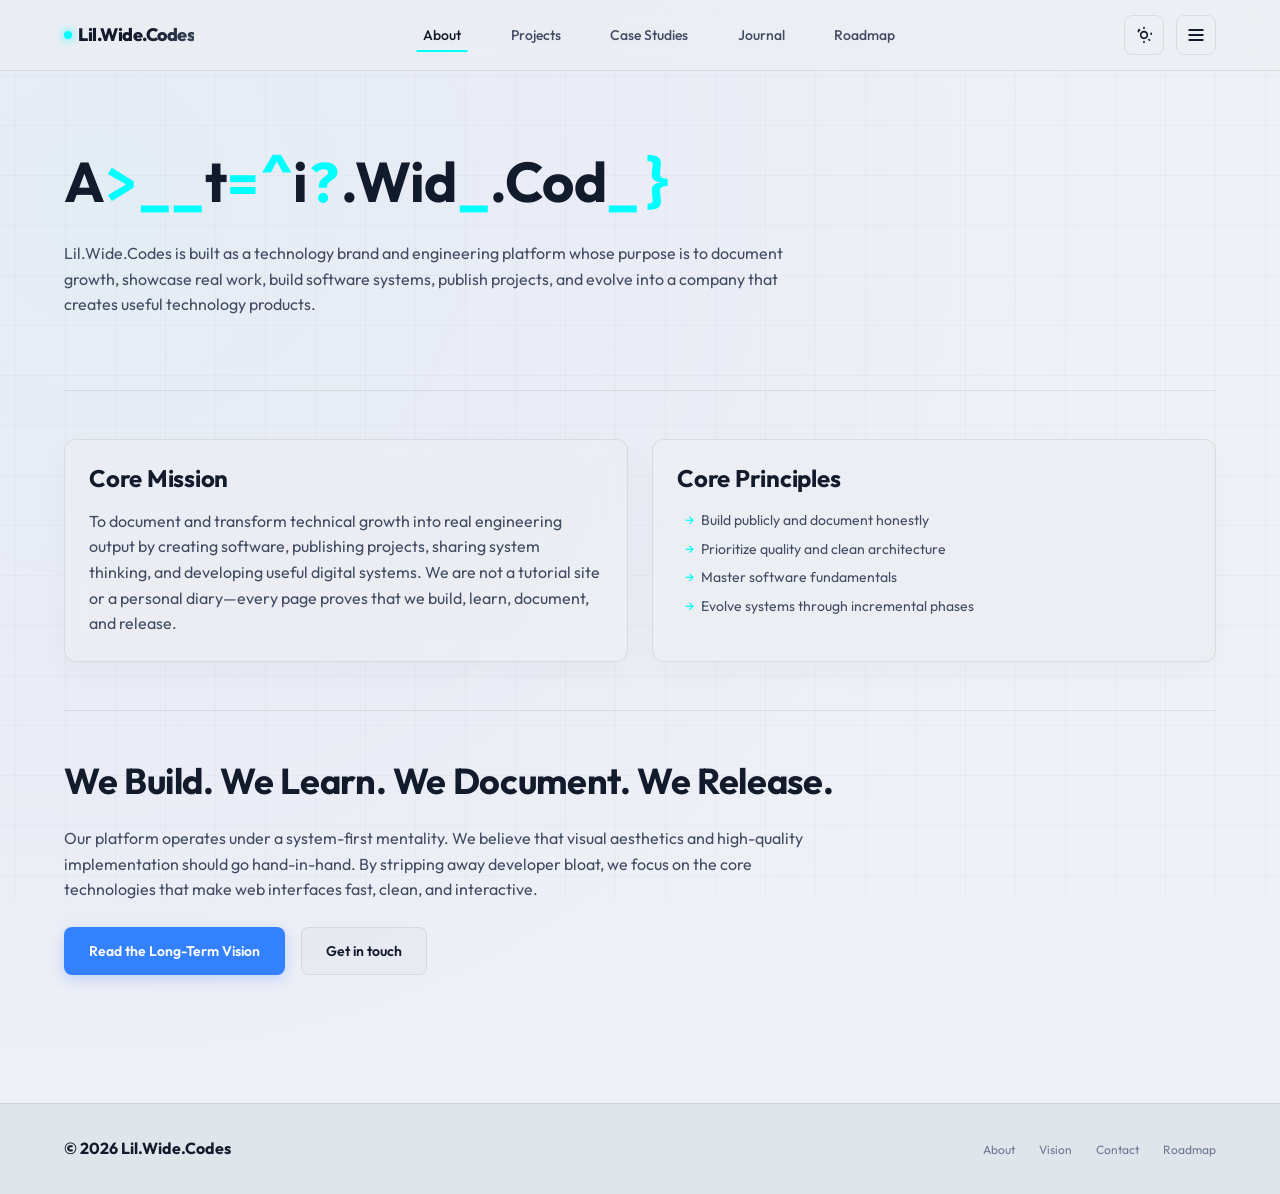
==== commit a68c7c10: "feat: implement base site architecture with new content pages, navigation systems, and core styling " ====
--- a/pages/about.html
+++ b/pages/about.html
@@ -34,7 +34,21 @@
           <li><a href="roadmap.html">Roadmap</a></li>
         </ul>
         <div class="nav-actions">
-          <button class="menu-toggle" aria-label="toggle menu">🟰</button>
+          <button class="theme-toggle-btn" aria-label="Toggle Theme">
+            <svg class="moon-icon" viewBox="0 0 24 24">
+              <path d="M12.3 22h-.1c-5.5 0-10-4.5-10-10 0-4.8 3.5-8.9 8.2-9.8.6-.1 1.2.3 1.3.9.1.6-.3 1.2-.9 1.3-3.7.7-6.4 4-6.4 7.8 0 4.4 3.6 8 8 8 3.8 0 7.1-2.7 7.8-6.4.1-.6.7-1 1.3-.9.6.1 1 .7.9 1.3-.9 4.7-5 8.2-9.8 8.2z"/>
+            </svg>
+            <svg class="sun-icon" viewBox="0 0 24 24">
+              <path d="M12 7c-2.76 0-5 2.24-5 5s2.24 5 5 5 5-2.24 5-5-2.24-5-5-5zm0 8c-1.65 0-3-1.35-3-3s1.35-3 3-3 3 1.35 3 3-1.35 3-3 3zm0-10c.55 0 1-.45 1-1V3c0-.55-.45-1-1-1s-1 .45-1 1v1c0 .55.45 1 1 1zm0 14c-.55 0-1 .45-1 1v1c0 .55.45 1 1 1s1-.45 1-1v-1c0-.55-.45-1-1-1zm8.66-10c-.55 0-1 .45-1 1v1c0 .55.45 1 1 1s1-.45 1-1v-1c0-.55-.45-1-1-1zM5.34 6c-.55 0-1 .45-1 1v1c0 .55.45 1 1 1s1-.45 1-1V7c0-.55-.45-1-1-1zm13.32 10.66c-.39-.39-1.02-.39-1.41 0s-.39 1.02 0 1.41l.71.71c.39.39 1.02.39 1.41 0s.39-1.02 0-1.41l-.71-.71zm-12.02-12c-.39-.39-1.02-.39-1.41 0s-.39 1.02 0 1.41l.71.71c.39.39 1.02.39 1.41 0s.39-1.02 0-1.41l-.71-.71zm12.02 12c-.39-.39-1.02-.39-1.41 0s-.39 1.02 0 1.41l.71.71c.39.39 1.02.39 1.41 0s.39-1.02 0-1.41l-.71-.71zm-12.02-12c-.39-.39-1.02-.39-1.41 0s-.39 1.02 0 1.41l.71.71c.39.39 1.02.39 1.41 0s.39-1.02 0-1.41l-.71-.71z"/>
+            </svg>
+          </button>
+          <button class="menu-toggle" aria-label="toggle menu">
+            <svg viewBox="0 0 24 24" fill="none" stroke="currentColor" stroke-width="2.5" stroke-linecap="round">
+              <line class="line line-top" x1="4" y1="6" x2="20" y2="6"></line>
+              <line class="line line-middle" x1="4" y1="12" x2="20" y2="12"></line>
+              <line class="line line-bottom" x1="4" y1="18" x2="20" y2="18"></line>
+            </svg>
+          </button>
         </div>
       </nav>
     </header>
--- a/assets/css/base.css
+++ b/assets/css/base.css
@@ -1,10 +1,10 @@
-/* BASE CSS - Lil.Wide.Codes V2 | Purpose: Reset, design system, typography */
+/* BASE CSS - Lil.Wide.Codes V3 | Purpose: Reset, design system, theme variables, typography */
 
 @import url('https://fonts.googleapis.com/css2?family=Fira+Code:wght@400;500&family=Outfit:wght@300;400;500;600;700;800&display=swap');
 
 /* CSS VARIABLES */
 :root {
-  /* HSL Color System */
+  /* HSL Color System - Default Dark Theme */
   --bg-raw: 224 25% 5%;
   --surface-raw: 224 20% 9%;
   --surface-hover-raw: 224 18% 13%;
@@ -56,6 +56,29 @@
   --space-xxl: 5rem;
 }
 
+/* Light Theme Variable Overrides */
+body.light-theme {
+  --bg-raw: 220 30% 95%;
+  --surface-raw: 220 20% 90%;
+  --surface-hover-raw: 220 18% 84%;
+  --accent-cyan-raw: 195 100% 40%;
+  --accent-blue-raw: 217 100% 45%;
+  --accent-purple-raw: 263 70% 50%;
+  --accent-orange-raw: 16 95% 45%;
+  
+  --color-bg: hsl(var(--bg-raw));
+  --color-surface: hsl(var(--surface-raw));
+  --color-surface-hover: hsl(var(--surface-hover-raw));
+  --color-surface-glass: rgba(235, 238, 243, 0.8);
+  
+  --color-text-primary: hsl(220 40% 12%);
+  --color-text-secondary: hsl(220 20% 32%);
+  --color-text-muted: hsl(220 15% 50%);
+  
+  --color-border: rgba(0, 0, 0, 0.08);
+  --color-border-glow: rgba(0, 150, 200, 0.2);
+}
+
 /* RESET */
 *,
 *::before,
@@ -82,6 +105,11 @@
   position: relative;
 }
 
+/* Theme Switching Smooth Fade */
+body, header, footer, section, .card, .project-card, .case-card, .learn-card, .terminal-window, .nav-overlay, .btn, .nav-links a {
+  transition: background-color 0.35s ease, color 0.35s ease, border-color 0.35s ease, box-shadow 0.35s ease;
+}
+
 /* Custom Scrollbar */
 ::-webkit-scrollbar {
   width: 8px;
@@ -90,7 +118,7 @@
   background: var(--color-bg);
 }
 ::-webkit-scrollbar-thumb {
-  background: rgba(255, 255, 255, 0.1);
+  background: rgba(120, 120, 120, 0.2);
   border-radius: 4px;
 }
 ::-webkit-scrollbar-thumb:hover {
@@ -131,7 +159,6 @@
 a {
   color: var(--color-text-primary);
   text-decoration: none;
-  transition: var(--transition-fast);
 }
 
 /* UTILITIES */
--- a/assets/css/layout.css
+++ b/assets/css/layout.css
@@ -1,4 +1,4 @@
-/* LAYOUT CSS - Lil.Wide.Codes V2 | Purpose: Structure, Spacing & Navigation Overlay */
+/* LAYOUT CSS - Lil.Wide.Codes V3 | Purpose: Structure, Spacing, Navigation Overlay & Theme Toggles */
 
 /* Section Spacing */
 section {
@@ -21,7 +21,11 @@
   backdrop-filter: blur(12px);
   -webkit-backdrop-filter: blur(12px);
   border-bottom: 1px solid var(--color-border);
-  transition: var(--transition-smooth);
+  transition: background-color 0.3s ease, border-color 0.3s ease, padding 0.3s ease;
+}
+
+body.light-theme .site-header {
+  background: rgba(235, 238, 243, 0.7);
 }
 
 .site-header.scrolled {
@@ -30,6 +34,11 @@
   box-shadow: 0 10px 30px rgba(0, 0, 0, 0.3);
 }
 
+body.light-theme .site-header.scrolled {
+  background: rgba(235, 238, 243, 0.95);
+  box-shadow: 0 10px 30px rgba(0, 0, 0, 0.05);
+}
+
 .nav {
   display: flex;
   justify-content: space-between;
@@ -48,7 +57,7 @@
   font-size: var(--text-lg);
   font-weight: 800;
   letter-spacing: -0.5px;
-  background: linear-gradient(135deg, #fff 60%, var(--color-text-secondary));
+  background: linear-gradient(135deg, var(--color-text-primary) 60%, var(--color-text-secondary));
   -webkit-background-clip: text;
   -webkit-text-fill-color: transparent;
   display: flex;
@@ -127,28 +136,75 @@
   color: var(--color-text-primary);
 }
 
-/* Header actions / toggle */
+/* Header actions */
 .nav-actions {
   display: flex;
   align-items: center;
-  gap: 1rem;
-}
-
-/* Fullscreen Menu Toggle Button */
-.menu-toggle {
+  gap: 0.75rem;
+}
+
+/* Theme Toggle Button */
+.theme-toggle-btn {
   background: none;
-  border: none;
+  border: 1px solid var(--color-border);
   color: var(--color-text-primary);
-  font-size: 1.5rem;
   cursor: pointer;
   width: 40px;
   height: 40px;
   display: flex;
   align-items: center;
   justify-content: center;
-  border-radius: 6px;
+  border-radius: 8px;
+  transition: var(--transition-fast);
+}
+
+.theme-toggle-btn:hover {
+  background: rgba(255, 255, 255, 0.05);
+  border-color: var(--color-accent-cyan);
+  color: var(--color-accent-cyan);
+}
+
+body.light-theme .theme-toggle-btn:hover {
+  background: rgba(0, 0, 0, 0.04);
+}
+
+.theme-toggle-btn svg {
+  width: 20px;
+  height: 20px;
+  fill: currentColor;
+  transition: transform 0.5s cubic-bezier(0.4, 0, 0.2, 1);
+}
+
+.theme-toggle-btn:hover svg {
+  transform: rotate(45deg);
+}
+
+.theme-toggle-btn .sun-icon {
+  display: none;
+}
+
+body.light-theme .theme-toggle-btn .moon-icon {
+  display: none;
+}
+
+body.light-theme .theme-toggle-btn .sun-icon {
+  display: block;
+}
+
+/* Morphing Hamburger Menu Toggle */
+.menu-toggle {
+  background: none;
   border: 1px solid var(--color-border);
+  color: var(--color-text-primary);
+  cursor: pointer;
+  width: 40px;
+  height: 40px;
+  display: flex;
+  align-items: center;
+  justify-content: center;
+  border-radius: 8px;
   transition: var(--transition-fast);
+  position: relative;
   z-index: 999;
 }
 
@@ -156,6 +212,33 @@
   background: rgba(255, 255, 255, 0.05);
   border-color: var(--color-accent-blue);
   color: var(--color-accent-cyan);
+}
+
+body.light-theme .menu-toggle:hover {
+  background: rgba(0, 0, 0, 0.04);
+}
+
+.menu-toggle svg {
+  width: 20px;
+  height: 20px;
+  transition: transform 0.3s ease;
+}
+
+.menu-toggle .line {
+  transition: transform 0.3s ease, opacity 0.2s ease;
+  transform-origin: center;
+}
+
+.menu-toggle.open .line-top {
+  transform: translateY(6px) rotate(45deg);
+}
+
+.menu-toggle.open .line-middle {
+  opacity: 0;
+}
+
+.menu-toggle.open .line-bottom {
+  transform: translateY(-6px) rotate(-45deg);
 }
 
 /* Fullscreen Navigation Overlay */
@@ -177,6 +260,10 @@
   transition: opacity 0.4s cubic-bezier(0.4, 0, 0.2, 1);
 }
 
+body.light-theme .nav-overlay {
+  background: rgba(235, 238, 243, 0.98);
+}
+
 .nav-overlay.open {
   opacity: 1;
   pointer-events: auto;
@@ -234,7 +321,7 @@
 
 /* Page Layout Structure */
 main {
-  padding-top: 100px; /* offset sticky header */
+  padding-top: 100px;
 }
 
 /* Grids and Flexboxes */
@@ -308,7 +395,7 @@
 /* Mobile responsive layout */
 @media (max-width: 768px) {
   .nav-links {
-    display: none; /* Hide standard nav on mobile, force menu overlay usage */
+    display: none;
   }
   
   .site-header {
--- a/assets/css/components.css
+++ b/assets/css/components.css
@@ -1,4 +1,4 @@
-/* COMPONENTS CSS - Lil.Wide.Codes V2 | Purpose: Glass cards, terminal widget, buttons, timelines */
+/* COMPONENTS CSS - Lil.Wide.Codes V3 | Purpose: Glass cards, terminal, changelogs, timelines, sandbox & banners */
 
 /* BUTTONS */
 .btn {
@@ -39,6 +39,13 @@
   transform: translateY(-2px);
 }
 
+body.light-theme .btn-secondary {
+  background: rgba(0, 0, 0, 0.02);
+}
+body.light-theme .btn-secondary:hover {
+  background: rgba(0, 0, 0, 0.05);
+}
+
 .btn-group {
   display: flex;
   gap: 1rem;
@@ -58,6 +65,10 @@
   overflow: hidden;
   backdrop-filter: blur(10px);
   -webkit-backdrop-filter: blur(10px);
+}
+
+body.light-theme .card, body.light-theme .project-card, body.light-theme .case-card, body.light-theme .learn-card {
+  box-shadow: 0 10px 30px rgba(0, 0, 0, 0.03);
 }
 
 .card:hover, .project-card:hover, .case-card:hover, .learn-card:hover {
@@ -89,6 +100,14 @@
   transition: opacity 0.5s ease;
 }
 
+body.light-theme .interactive-glow::before {
+  background: radial-gradient(
+    600px circle at var(--mouse-x, 0px) var(--mouse-y, 0px),
+    rgba(0, 150, 200, 0.05),
+    transparent 40%
+  );
+}
+
 .interactive-glow:hover::before {
   opacity: 1;
 }
@@ -96,6 +115,36 @@
 .card-content {
   position: relative;
   z-index: 2;
+}
+
+/* METRICS STATUS DASHBOARD (Homepage V3) */
+.metrics-grid {
+  display: grid;
+  grid-template-columns: repeat(auto-fit, minmax(220px, 1fr));
+  gap: var(--space-md);
+  margin-top: var(--space-md);
+}
+
+.metric-card {
+  text-align: center;
+  padding: var(--space-md) var(--space-sm);
+}
+
+.metric-value {
+  font-size: var(--text-xxl);
+  font-weight: 800;
+  color: var(--color-accent-cyan);
+  margin-bottom: var(--space-xs);
+  line-height: 1;
+  font-family: var(--font-mono);
+}
+
+.metric-label {
+  font-size: var(--text-xs);
+  text-transform: uppercase;
+  letter-spacing: 1px;
+  color: var(--color-text-muted);
+  font-weight: 600;
 }
 
 /* TECH STACKS */
@@ -116,6 +165,11 @@
   background: rgba(255, 255, 255, 0.05);
   border: 1px solid rgba(255, 255, 255, 0.06);
   color: var(--color-text-secondary);
+}
+
+body.light-theme .tech-stack li {
+  background: rgba(0, 0, 0, 0.03);
+  border-color: rgba(0, 0, 0, 0.05);
 }
 
 /* STATUS BADGE */
@@ -168,6 +222,11 @@
   margin-top: var(--space-xl);
 }
 
+body.light-theme .terminal-window {
+  background: #f1f3f6;
+  box-shadow: 0 10px 30px rgba(0, 0, 0, 0.05);
+}
+
 .terminal-header {
   background: rgba(255, 255, 255, 0.02);
   border-bottom: 1px solid var(--color-border);
@@ -313,6 +372,239 @@
   color: var(--color-accent-cyan);
 }
 
+/* LINEAR-STYLE CHANGELOG STREAM */
+.changelog-stream {
+  margin-top: var(--space-xl);
+  display: flex;
+  flex-direction: column;
+  gap: var(--space-lg);
+  max-width: 800px;
+  margin-inline: auto;
+}
+
+.changelog-row {
+  display: grid;
+  grid-template-columns: 140px 1fr;
+  gap: var(--space-md);
+  align-items: start;
+}
+
+@media (max-width: 600px) {
+  .changelog-row {
+    grid-template-columns: 1fr;
+    gap: var(--space-xs);
+  }
+  .changelog-date {
+    margin-bottom: 0.2rem;
+  }
+}
+
+.changelog-date {
+  font-family: var(--font-mono);
+  font-size: var(--text-sm);
+  color: var(--color-accent-cyan);
+  font-weight: bold;
+  display: flex;
+  align-items: center;
+  gap: 0.5rem;
+  white-space: nowrap;
+}
+
+.changelog-date::before {
+  content: "";
+  display: inline-block;
+  width: 6px;
+  height: 6px;
+  border-radius: 50%;
+  background: var(--color-accent-cyan);
+  box-shadow: 0 0 6px var(--color-accent-cyan);
+}
+
+.changelog-card {
+  padding: var(--space-sm) var(--space-md);
+  border-radius: 8px;
+}
+
+.changelog-card h4 {
+  font-size: var(--text-md);
+  margin-bottom: 0.4rem;
+  color: var(--color-text-primary);
+}
+
+.changelog-card p {
+  font-size: var(--text-sm);
+  margin-bottom: 0;
+}
+
+/* INTERACTIVE CODE SANDBOX RUNNER (Docs V3) */
+.code-sandbox {
+  border: 1px solid var(--color-border);
+  border-radius: 8px;
+  background: var(--color-surface);
+  overflow: hidden;
+  margin-top: var(--space-sm);
+}
+
+.sandbox-header {
+  background: rgba(255, 255, 255, 0.01);
+  padding: 0.5rem 1rem;
+  border-bottom: 1px solid var(--color-border);
+  display: flex;
+  justify-content: space-between;
+  align-items: center;
+}
+
+.sandbox-lang {
+  font-family: var(--font-mono);
+  font-size: var(--text-xs);
+  color: var(--color-text-muted);
+}
+
+.sandbox-run-btn {
+  background: var(--color-accent-cyan);
+  color: #06080e;
+  border: none;
+  padding: 0.25rem 0.6rem;
+  font-size: var(--text-xs);
+  font-weight: bold;
+  border-radius: 4px;
+  cursor: pointer;
+  transition: var(--transition-fast);
+}
+
+.sandbox-run-btn:hover {
+  background: var(--color-accent-blue);
+  color: #fff;
+}
+
+.sandbox-editor {
+  padding: 1rem;
+  font-family: var(--font-mono);
+  font-size: var(--text-sm);
+  color: var(--color-text-secondary);
+  background: rgba(0, 0, 0, 0.15);
+  border-bottom: 1px solid var(--color-border);
+  overflow-x: auto;
+}
+
+.sandbox-output {
+  padding: 0.75rem 1rem;
+  font-family: var(--font-mono);
+  font-size: var(--text-xs);
+  color: var(--color-text-primary);
+  background: rgba(0, 0, 0, 0.3);
+  min-height: 40px;
+  display: none;
+  animation: slideDown 0.2s ease-out;
+}
+
+.sandbox-output.open {
+  display: block;
+}
+
+/* SVG INTERACTIVE FLOWCHARTS (Case Studies V3) */
+.svg-blueprint-container {
+  background: var(--color-surface-glass);
+  border: 1px solid var(--color-border);
+  border-radius: 12px;
+  padding: var(--space-md);
+  margin-top: var(--space-md);
+  display: flex;
+  flex-direction: column;
+  align-items: center;
+  gap: var(--space-md);
+}
+
+.blueprint-svg {
+  width: 100%;
+  max-width: 650px;
+  height: auto;
+}
+
+.blueprint-node {
+  cursor: pointer;
+  transition: transform 0.2s ease;
+}
+
+.blueprint-node rect {
+  fill: var(--color-surface);
+  stroke: var(--color-border);
+  stroke-width: 1.5px;
+  transition: var(--transition-fast);
+}
+
+.blueprint-node text {
+  fill: var(--color-text-secondary);
+  font-family: var(--font-primary);
+  font-weight: 600;
+  font-size: 14px;
+  transition: var(--transition-fast);
+}
+
+.blueprint-node:hover rect, .blueprint-node.active rect {
+  stroke: var(--color-accent-cyan);
+  fill: rgba(0, 242, 254, 0.05);
+}
+
+.blueprint-node:hover text, .blueprint-node.active text {
+  fill: var(--color-text-primary);
+}
+
+.blueprint-line {
+  stroke: var(--color-border);
+  stroke-width: 2px;
+  fill: none;
+  stroke-dasharray: 4;
+  animation: flowLine 20s linear infinite;
+}
+
+@keyframes flowLine {
+  to {
+    stroke-dashoffset: -200;
+  }
+}
+
+.blueprint-info-pane {
+  width: 100%;
+  background: rgba(0, 0, 0, 0.2);
+  border-radius: 8px;
+  padding: var(--space-sm) var(--space-md);
+  border-left: 3px solid var(--color-accent-cyan);
+  min-height: 80px;
+}
+
+.blueprint-info-pane h4 {
+  color: var(--color-accent-cyan);
+  font-size: var(--text-md);
+  margin-bottom: 0.25rem;
+}
+
+.blueprint-info-pane p {
+  margin-bottom: 0;
+  font-size: var(--text-sm);
+}
+
+/* OFFLINE PWA BANNER ALERT */
+.offline-banner {
+  position: fixed;
+  top: 0;
+  left: 0;
+  width: 100vw;
+  background: var(--color-accent-orange);
+  color: #fff;
+  text-align: center;
+  font-size: var(--text-xs);
+  font-weight: bold;
+  padding-block: 0.35rem;
+  z-index: 1001;
+  display: none;
+  box-shadow: 0 2px 10px rgba(0,0,0,0.2);
+}
+
+.offline-banner.visible {
+  display: block;
+}
+
 /* CASE STUDY DETAILS ACCORDION */
 .case-card details {
   margin-top: var(--space-xs);
--- a/assets/css/theme.css
+++ b/assets/css/theme.css
@@ -1,4 +1,4 @@
-/* THEME CSS - Lil.Wide.Codes V2 | Purpose: Ambient backgrounds, glowing animations, tech highlights */
+/* THEME CSS - Lil.Wide.Codes V3 | Purpose: Ambient backgrounds, glowing animations, tech highlights */
 
 /* Ambient Grid Backdrop */
 body::before {
@@ -9,12 +9,20 @@
   width: 100vw;
   height: 100vh;
   background-image: 
-    linear-gradient(rgba(255, 255, 255, 0.015) 1px, transparent 1px),
-    linear-gradient(90deg, rgba(255, 255, 255, 0.015) 1px, transparent 1px);
+    linear-gradient(var(--grid-color, rgba(255, 255, 255, 0.015)) 1px, transparent 1px),
+    linear-gradient(90deg, var(--grid-color, rgba(255, 255, 255, 0.015)) 1px, transparent 1px);
   background-size: 50px 50px;
   background-position: center;
   z-index: -2;
   pointer-events: none;
+}
+
+body {
+  --grid-color: rgba(255, 255, 255, 0.015);
+}
+
+body.light-theme {
+  --grid-color: rgba(0, 0, 0, 0.025);
 }
 
 body::after {
@@ -32,6 +40,15 @@
   );
   z-index: -1;
   pointer-events: none;
+}
+
+body.light-theme::after {
+  background: radial-gradient(
+    circle at 20% 30%,
+    rgba(0, 150, 200, 0.04) 0%,
+    rgba(123, 97, 255, 0.03) 30%,
+    transparent 60%
+  );
 }
 
 /* Glowing Border highlights */
@@ -53,6 +70,10 @@
   -webkit-mask-composite: xor;
   mask-composite: exclude;
   pointer-events: none;
+}
+
+body.light-theme .glow-card::after {
+  background: linear-gradient(135deg, rgba(0, 150, 200, 0.3), transparent, rgba(123, 97, 255, 0.3));
 }
 
 /* Text links custom states */
